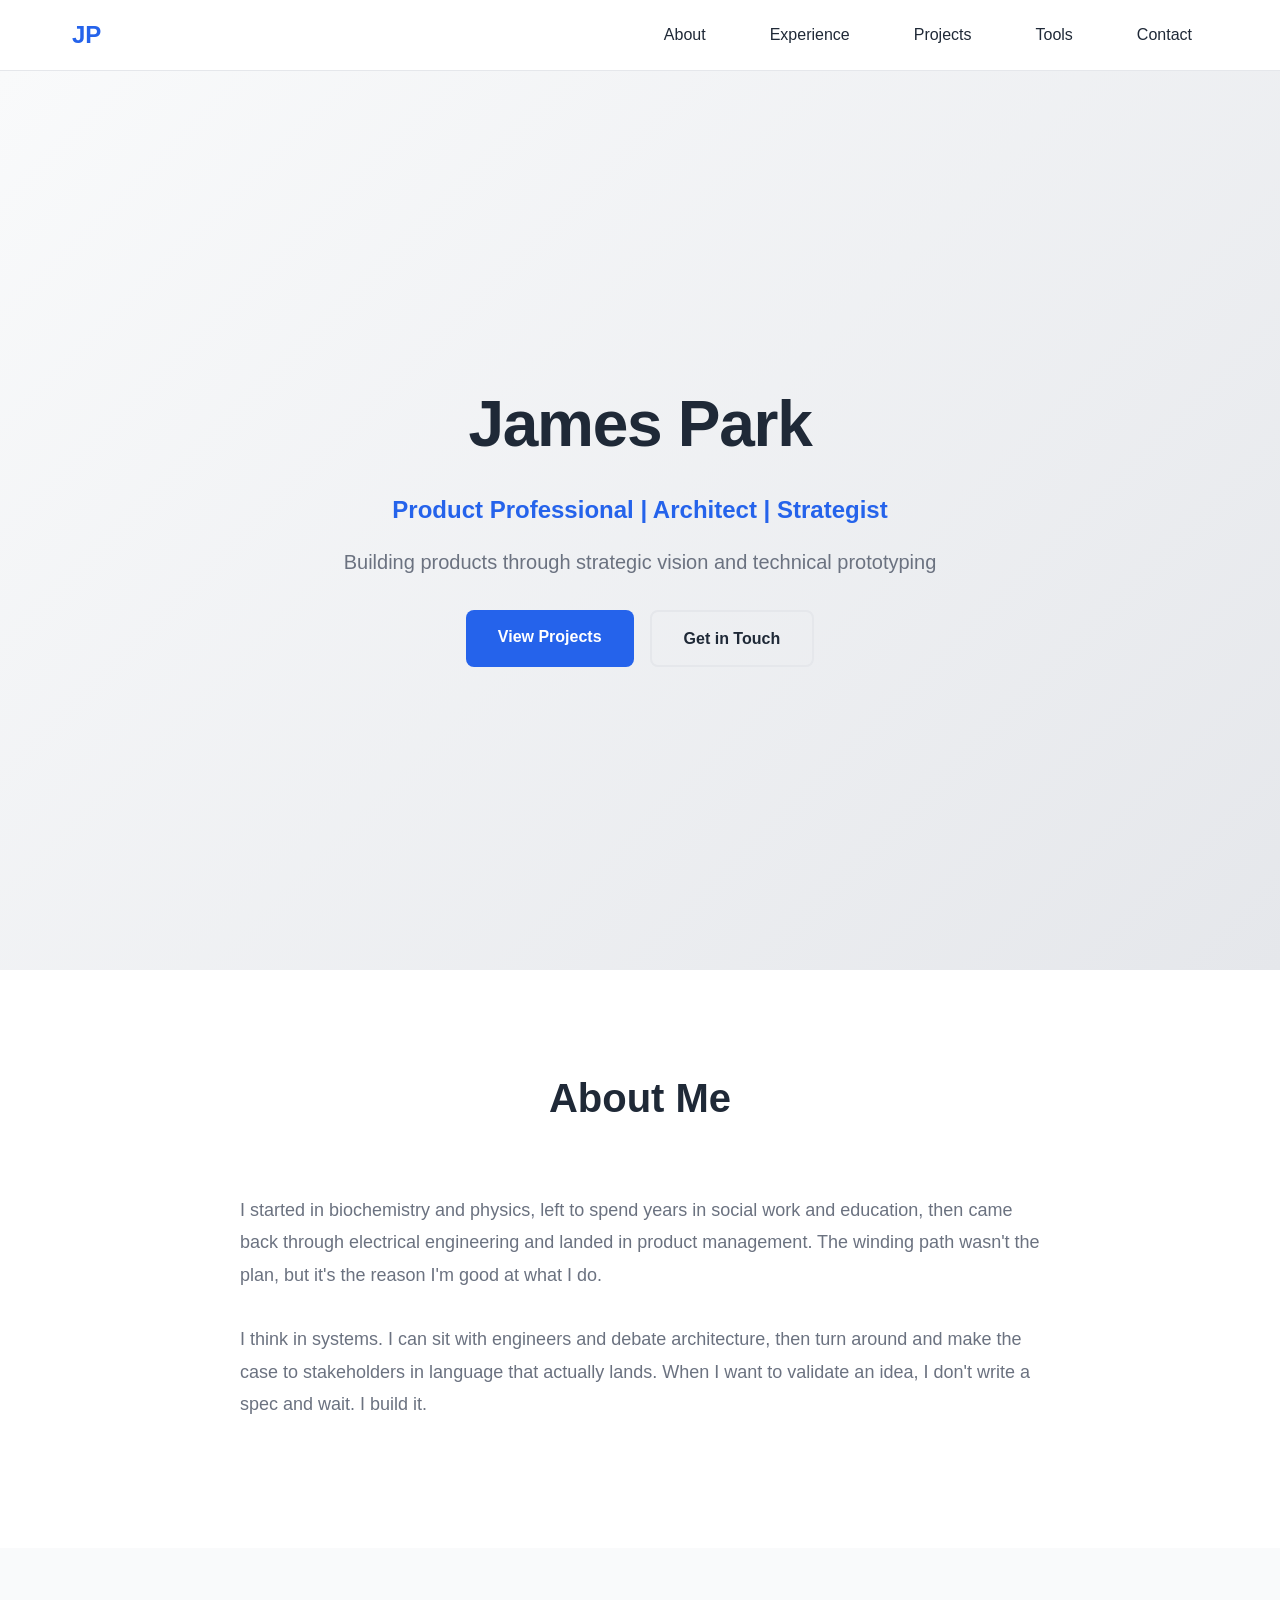
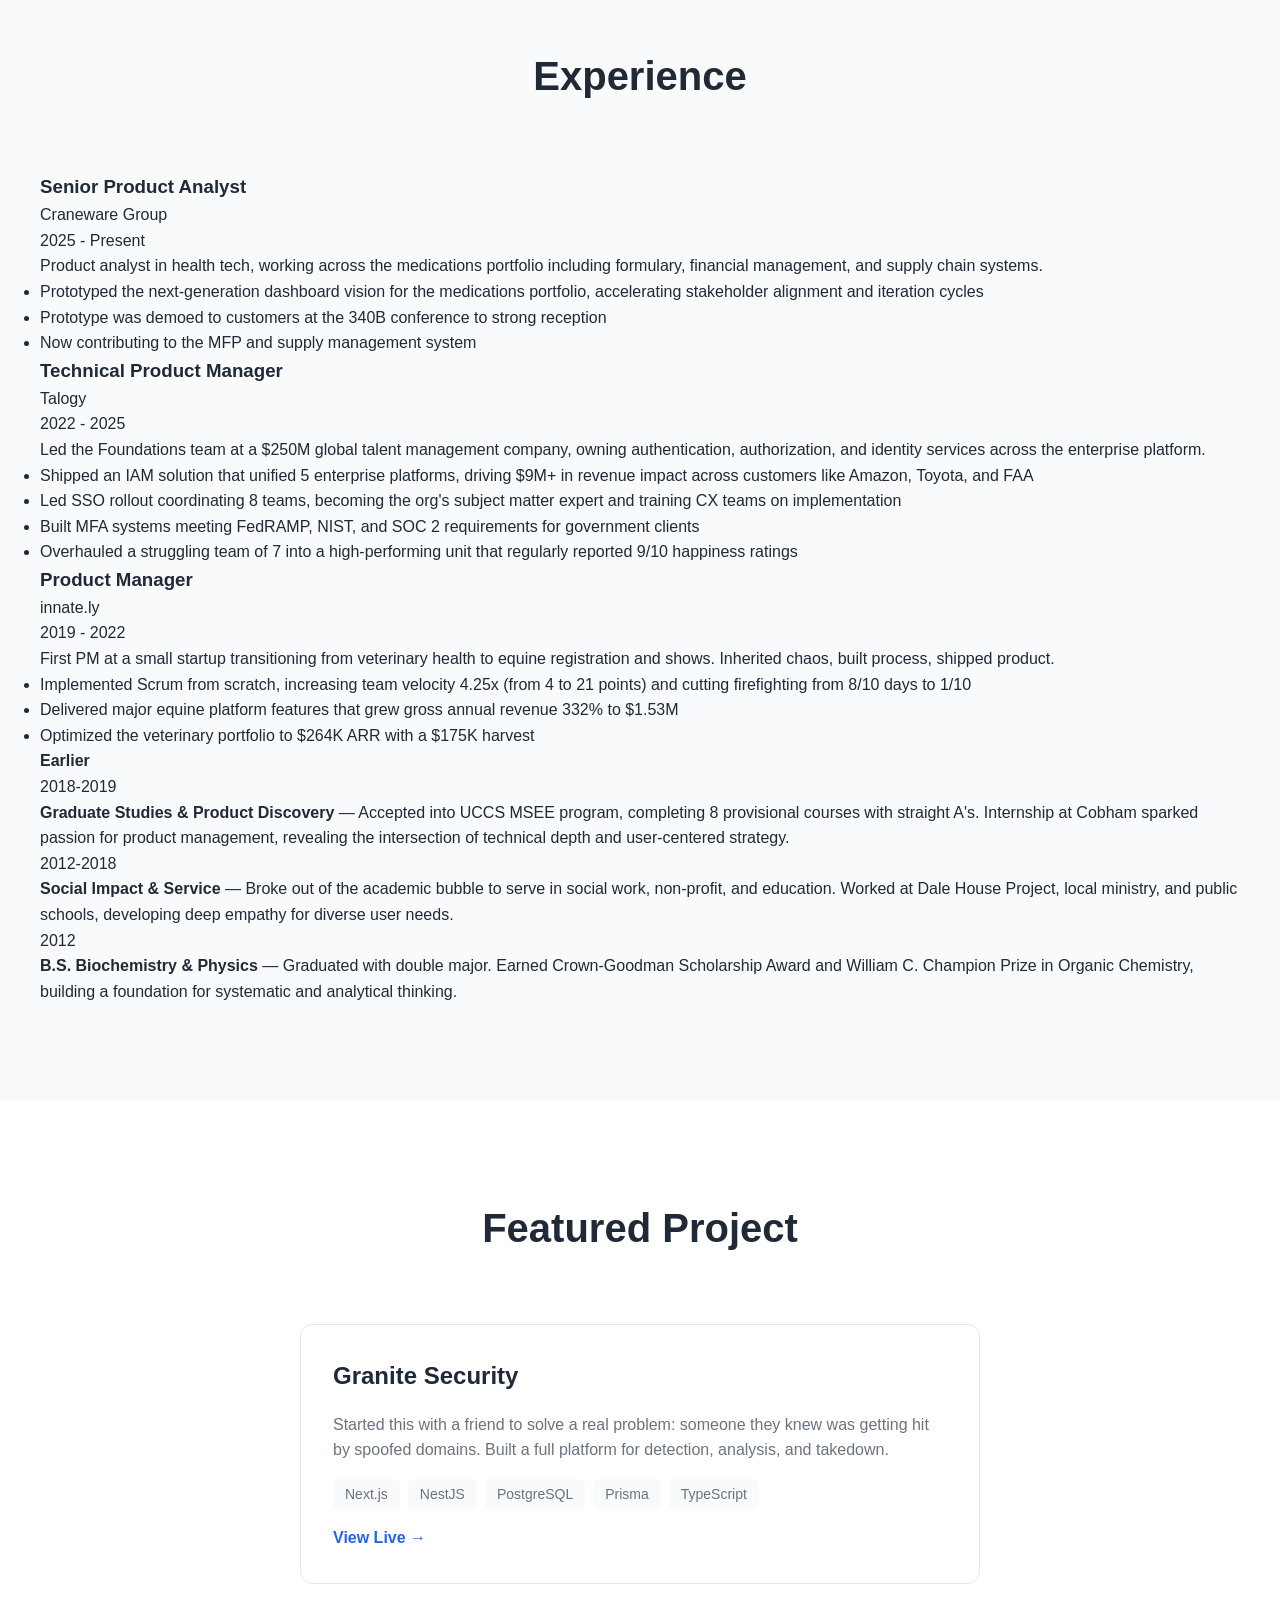
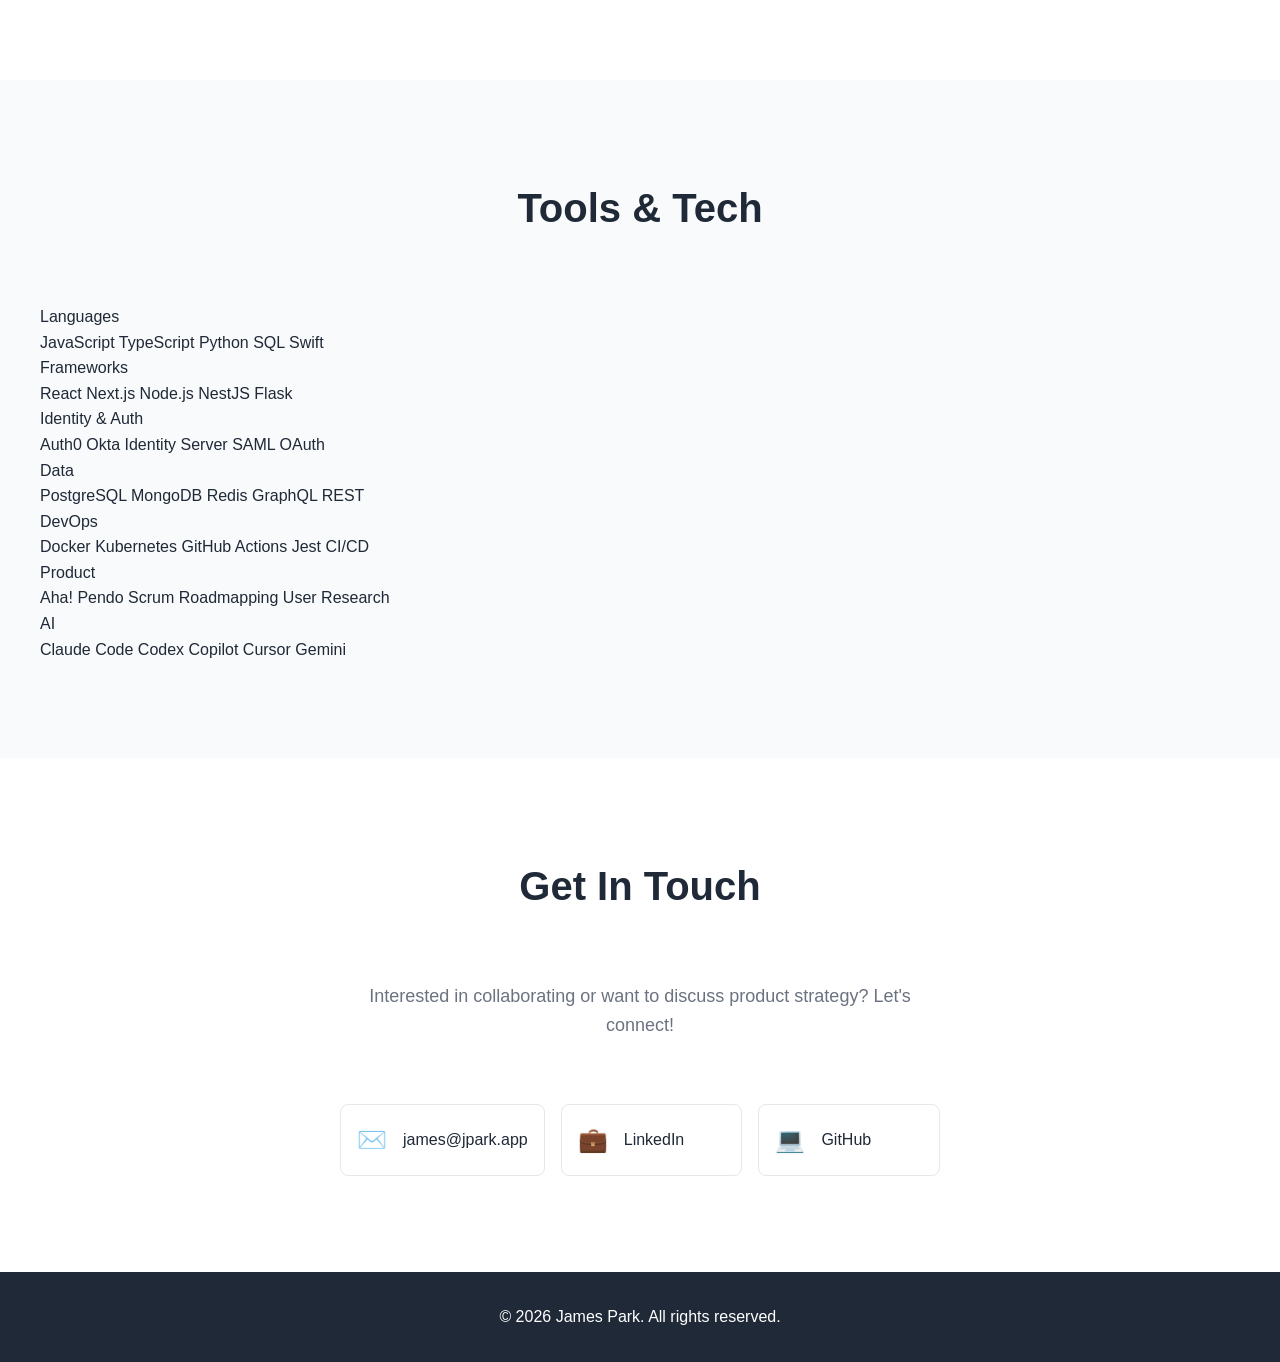
==== classic.html @ 747ad932 "feat: simplify featured projects section" ====
<!DOCTYPE html>
<html lang="en">
<head>
    <meta charset="UTF-8">
    <meta name="viewport" content="width=device-width, initial-scale=1.0">
    <meta name="description" content="James Park - Product Professional specializing in architecture, strategy, and code prototyping">
    <title>James Park | Product Professional</title>
    <link rel="stylesheet" href="classic.css">
</head>
<body>
    <!-- Navigation -->
    <nav class="navbar">
        <div class="nav-container">
            <a href="#" class="logo">JP</a>
            <ul class="nav-menu">
                <li><a href="#about" class="nav-link">About</a></li>
                <li><a href="#experience" class="nav-link">Experience</a></li>
                <li><a href="#projects" class="nav-link">Projects</a></li>
                <li><a href="#tools" class="nav-link">Tools</a></li>
                <li><a href="#contact" class="nav-link">Contact</a></li>
            </ul>
        </div>
    </nav>

    <!-- Hero Section -->
    <section class="hero">
        <div class="hero-content">
            <h1 class="fade-in">James Park</h1>
            <p class="subtitle fade-in">Product Professional | Architect | Strategist</p>
            <p class="description fade-in">Building products through strategic vision and technical prototyping</p>
            <div class="cta-buttons fade-in">
                <a href="#projects" class="btn btn-primary">View Projects</a>
                <a href="#contact" class="btn btn-secondary">Get in Touch</a>
            </div>
        </div>
    </section>

    <!-- About Section -->
    <section id="about" class="section about">
        <div class="container">
            <h2 class="section-title">About Me</h2>
            <div class="about-content">
                <div class="about-text">
                    <p>I started in biochemistry and physics, left to spend years in social work and education, then came back through electrical engineering and landed in product management. The winding path wasn't the plan, but it's the reason I'm good at what I do.</p>
                    <p>I think in systems. I can sit with engineers and debate architecture, then turn around and make the case to stakeholders in language that actually lands. When I want to validate an idea, I don't write a spec and wait. I build it.</p>
                </div>
            </div>
        </div>
    </section>

    <!-- Experience Section -->
    <section id="experience" class="section experience">
        <div class="container">
            <h2 class="section-title">Experience</h2>
            <div class="experience-container">

                <div class="experience-entry">
                    <div class="experience-header">
                        <div>
                            <h3>Senior Product Analyst</h3>
                            <span class="experience-company">Craneware Group</span>
                        </div>
                        <span class="experience-date">2025 - Present</span>
                    </div>
                    <p class="experience-summary">Product analyst in health tech, working across the medications portfolio including formulary, financial management, and supply chain systems.</p>
                    <ul class="experience-accomplishments">
                        <li>Prototyped the next-generation dashboard vision for the medications portfolio, accelerating stakeholder alignment and iteration cycles</li>
                        <li>Prototype was demoed to customers at the 340B conference to strong reception</li>
                        <li>Now contributing to the MFP and supply management system</li>
                    </ul>
                </div>

                <div class="experience-entry">
                    <div class="experience-header">
                        <div>
                            <h3>Technical Product Manager</h3>
                            <span class="experience-company">Talogy</span>
                        </div>
                        <span class="experience-date">2022 - 2025</span>
                    </div>
                    <p class="experience-summary">Led the Foundations team at a $250M global talent management company, owning authentication, authorization, and identity services across the enterprise platform.</p>
                    <ul class="experience-accomplishments">
                        <li>Shipped an IAM solution that unified 5 enterprise platforms, driving $9M+ in revenue impact across customers like Amazon, Toyota, and FAA</li>
                        <li>Led SSO rollout coordinating 8 teams, becoming the org's subject matter expert and training CX teams on implementation</li>
                        <li>Built MFA systems meeting FedRAMP, NIST, and SOC 2 requirements for government clients</li>
                        <li>Overhauled a struggling team of 7 into a high-performing unit that regularly reported 9/10 happiness ratings</li>
                    </ul>
                </div>

                <div class="experience-entry">
                    <div class="experience-header">
                        <div>
                            <h3>Product Manager</h3>
                            <span class="experience-company">innate.ly</span>
                        </div>
                        <span class="experience-date">2019 - 2022</span>
                    </div>
                    <p class="experience-summary">First PM at a small startup transitioning from veterinary health to equine registration and shows. Inherited chaos, built process, shipped product.</p>
                    <ul class="experience-accomplishments">
                        <li>Implemented Scrum from scratch, increasing team velocity 4.25x (from 4 to 21 points) and cutting firefighting from 8/10 days to 1/10</li>
                        <li>Delivered major equine platform features that grew gross annual revenue 332% to $1.53M</li>
                        <li>Optimized the veterinary portfolio to $264K ARR with a $175K harvest</li>
                    </ul>
                </div>

                <div class="experience-earlier">
                    <h4>Earlier</h4>
                    <div class="experience-earlier-items">
                        <div class="experience-earlier-item">
                            <span class="experience-date">2018-2019</span>
                            <p><strong>Graduate Studies & Product Discovery</strong> — Accepted into UCCS MSEE program, completing 8 provisional courses with straight A's. Internship at Cobham sparked passion for product management, revealing the intersection of technical depth and user-centered strategy.</p>
                        </div>
                        <div class="experience-earlier-item">
                            <span class="experience-date">2012-2018</span>
                            <p><strong>Social Impact & Service</strong> — Broke out of the academic bubble to serve in social work, non-profit, and education. Worked at Dale House Project, local ministry, and public schools, developing deep empathy for diverse user needs.</p>
                        </div>
                        <div class="experience-earlier-item">
                            <span class="experience-date">2012</span>
                            <p><strong>B.S. Biochemistry & Physics</strong> — Graduated with double major. Earned Crown-Goodman Scholarship Award and William C. Champion Prize in Organic Chemistry, building a foundation for systematic and analytical thinking.</p>
                        </div>
                    </div>
                </div>

            </div>
        </div>
    </section>

    <!-- Projects Section -->
    <section id="projects" class="section projects">
        <div class="container">
            <h2 class="section-title">Featured Project</h2>
            <div class="projects-grid projects-grid-single">
                <div class="project-card">
                    <div class="project-header">
                        <h3>Granite Security</h3>
                    </div>
                    <p class="project-description">Started this with a friend to solve a real problem: someone they knew was getting hit by spoofed domains. Built a full platform for detection, analysis, and takedown.</p>
                    <div class="project-tech">
                        <span class="tech-tag">Next.js</span>
                        <span class="tech-tag">NestJS</span>
                        <span class="tech-tag">PostgreSQL</span>
                        <span class="tech-tag">Prisma</span>
                        <span class="tech-tag">TypeScript</span>
                    </div>
                    <a href="https://www.granitesecurity.app" target="_blank" class="project-link">View Live →</a>
                </div>

            </div>
        </div>
    </section>

    <!-- Tools & Tech Section -->
    <section id="tools" class="section tools">
        <div class="container">
            <h2 class="section-title">Tools & Tech</h2>
            <div class="tools-strip">
                <div class="tools-group">
                    <span class="tools-label">Languages</span>
                    <div class="tools-tags">
                        <span class="tool-tag">JavaScript</span>
                        <span class="tool-tag">TypeScript</span>
                        <span class="tool-tag">Python</span>
                        <span class="tool-tag">SQL</span>
                        <span class="tool-tag">Swift</span>
                    </div>
                </div>
                <div class="tools-group">
                    <span class="tools-label">Frameworks</span>
                    <div class="tools-tags">
                        <span class="tool-tag">React</span>
                        <span class="tool-tag">Next.js</span>
                        <span class="tool-tag">Node.js</span>
                        <span class="tool-tag">NestJS</span>
                        <span class="tool-tag">Flask</span>
                    </div>
                </div>
                <div class="tools-group">
                    <span class="tools-label">Identity & Auth</span>
                    <div class="tools-tags">
                        <span class="tool-tag">Auth0</span>
                        <span class="tool-tag">Okta</span>
                        <span class="tool-tag">Identity Server</span>
                        <span class="tool-tag">SAML</span>
                        <span class="tool-tag">OAuth</span>
                    </div>
                </div>
                <div class="tools-group">
                    <span class="tools-label">Data</span>
                    <div class="tools-tags">
                        <span class="tool-tag">PostgreSQL</span>
                        <span class="tool-tag">MongoDB</span>
                        <span class="tool-tag">Redis</span>
                        <span class="tool-tag">GraphQL</span>
                        <span class="tool-tag">REST</span>
                    </div>
                </div>
                <div class="tools-group">
                    <span class="tools-label">DevOps</span>
                    <div class="tools-tags">
                        <span class="tool-tag">Docker</span>
                        <span class="tool-tag">Kubernetes</span>
                        <span class="tool-tag">GitHub Actions</span>
                        <span class="tool-tag">Jest</span>
                        <span class="tool-tag">CI/CD</span>
                    </div>
                </div>
                <div class="tools-group">
                    <span class="tools-label">Product</span>
                    <div class="tools-tags">
                        <span class="tool-tag">Aha!</span>
                        <span class="tool-tag">Pendo</span>
                        <span class="tool-tag">Scrum</span>
                        <span class="tool-tag">Roadmapping</span>
                        <span class="tool-tag">User Research</span>
                    </div>
                </div>
                <div class="tools-group">
                    <span class="tools-label">AI</span>
                    <div class="tools-tags">
                        <span class="tool-tag">Claude Code</span>
                        <span class="tool-tag">Codex</span>
                        <span class="tool-tag">Copilot</span>
                        <span class="tool-tag">Cursor</span>
                        <span class="tool-tag">Gemini</span>
                    </div>
                </div>
            </div>
        </div>
    </section>

    <!-- Contact Section -->
    <section id="contact" class="section contact">
        <div class="container">
            <h2 class="section-title">Get In Touch</h2>
            <p class="contact-intro">Interested in collaborating or want to discuss product strategy? Let's connect!</p>

            <div class="contact-content">
                <div class="contact-links">
                    <a href="mailto:james@jpark.app" class="contact-item">
                        <span class="contact-icon">✉️</span>
                        <span>james@jpark.app</span>
                    </a>
                    <a href="https://www.linkedin.com/in/pm-j-park/" class="contact-item" target="_blank">
                        <span class="contact-icon">💼</span>
                        <span>LinkedIn</span>
                    </a>
                    <a href="https://github.com/MonPip" class="contact-item" target="_blank">
                        <span class="contact-icon">💻</span>
                        <span>GitHub</span>
                    </a>
                </div>
            </div>
        </div>
    </section>

    <!-- Footer -->
    <footer class="footer">
        <div class="container">
            <p>&copy; 2026 James Park. All rights reserved.</p>
        </div>
    </footer>

    <script src="classic-script.js"></script>
</body>
</html>
---- classic.css ----
/* ============================================
   CSS Reset & Base Styles
   ============================================ */
* {
    margin: 0;
    padding: 0;
    box-sizing: border-box;
}

:root {
    /* Color Palette - Modern & Minimal */
    --primary-color: #2563eb;
    --primary-dark: #1e40af;
    --text-primary: #1f2937;
    --text-secondary: #6b7280;
    --bg-primary: #ffffff;
    --bg-secondary: #f9fafb;
    --bg-tertiary: #f3f4f6;
    --border-color: #e5e7eb;
    --accent-color: #3b82f6;

    /* Spacing */
    --spacing-xs: 0.5rem;
    --spacing-sm: 1rem;
    --spacing-md: 2rem;
    --spacing-lg: 4rem;
    --spacing-xl: 6rem;

    /* Typography */
    --font-primary: -apple-system, BlinkMacSystemFont, 'Segoe UI', 'Roboto', 'Oxygen', 'Ubuntu', 'Cantarell', sans-serif;
    --font-size-base: 16px;

    /* Layout */
    --max-width: 1200px;
    --navbar-height: 70px;

    /* Transitions */
    --transition-base: all 0.3s ease;
}

html {
    scroll-behavior: smooth;
    font-size: var(--font-size-base);
}

body {
    font-family: var(--font-primary);
    color: var(--text-primary);
    background-color: var(--bg-primary);
    line-height: 1.6;
    overflow-x: hidden;
}

/* ============================================
   Navigation
   ============================================ */
.navbar {
    position: fixed;
    top: 0;
    width: 100%;
    background-color: rgba(255, 255, 255, 0.95);
    backdrop-filter: blur(10px);
    border-bottom: 1px solid var(--border-color);
    z-index: 1000;
    transition: var(--transition-base);
}

.nav-container {
    max-width: var(--max-width);
    margin: 0 auto;
    padding: 0 var(--spacing-md);
    height: var(--navbar-height);
    display: flex;
    justify-content: space-between;
    align-items: center;
}

.logo {
    font-size: 1.5rem;
    font-weight: 700;
    color: var(--primary-color);
    text-decoration: none;
    transition: var(--transition-base);
}

.logo:hover {
    color: var(--primary-dark);
}

.nav-menu {
    display: flex;
    list-style: none;
    gap: var(--spacing-md);
}

.nav-link {
    color: var(--text-primary);
    text-decoration: none;
    font-weight: 500;
    padding: 0.5rem 1rem;
    border-radius: 6px;
    transition: var(--transition-base);
}

.nav-link:hover {
    background-color: var(--bg-tertiary);
    color: var(--primary-color);
}

/* ============================================
   Hero Section
   ============================================ */
.hero {
    min-height: 100vh;
    display: flex;
    align-items: center;
    justify-content: center;
    background: linear-gradient(135deg, #f9fafb 0%, #e5e7eb 100%);
    padding: var(--spacing-xl) var(--spacing-md);
    margin-top: var(--navbar-height);
}

.hero-content {
    max-width: 800px;
    text-align: center;
}

.hero h1 {
    font-size: 4rem;
    font-weight: 700;
    color: var(--text-primary);
    margin-bottom: var(--spacing-sm);
    letter-spacing: -0.02em;
}

.subtitle {
    font-size: 1.5rem;
    color: var(--primary-color);
    font-weight: 600;
    margin-bottom: var(--spacing-sm);
}

.description {
    font-size: 1.25rem;
    color: var(--text-secondary);
    margin-bottom: var(--spacing-md);
    max-width: 600px;
    margin-left: auto;
    margin-right: auto;
}

.cta-buttons {
    display: flex;
    gap: var(--spacing-sm);
    justify-content: center;
    margin-top: var(--spacing-md);
}

.btn {
    padding: 0.875rem 2rem;
    border-radius: 8px;
    text-decoration: none;
    font-weight: 600;
    transition: var(--transition-base);
    font-size: 1rem;
    display: inline-block;
}

.btn-primary {
    background-color: var(--primary-color);
    color: white;
}

.btn-primary:hover {
    background-color: var(--primary-dark);
    transform: translateY(-2px);
    box-shadow: 0 10px 25px rgba(37, 99, 235, 0.3);
}

.btn-secondary {
    background-color: transparent;
    color: var(--text-primary);
    border: 2px solid var(--border-color);
}

.btn-secondary:hover {
    border-color: var(--primary-color);
    color: var(--primary-color);
    transform: translateY(-2px);
}

/* ============================================
   Shared Section Styles
   ============================================ */
.section {
    padding: var(--spacing-xl) var(--spacing-md);
}

.section:nth-child(even) {
    background-color: var(--bg-secondary);
}

.section.timeline {
    background-color: var(--bg-secondary);
}

.container {
    max-width: var(--max-width);
    margin: 0 auto;
}

.section-title {
    font-size: 2.5rem;
    font-weight: 700;
    text-align: center;
    margin-bottom: var(--spacing-lg);
    color: var(--text-primary);
}

/* ============================================
   About Section
   ============================================ */
.about-content {
    max-width: 800px;
    margin: 0 auto;
}

.about-text p {
    font-size: 1.125rem;
    color: var(--text-secondary);
    margin-bottom: var(--spacing-md);
    line-height: 1.8;
}

/* ============================================
   Projects Section
   ============================================ */
.projects-grid {
    display: grid;
    grid-template-columns: repeat(auto-fit, minmax(320px, 1fr));
    gap: var(--spacing-md);
}

/* Keep a single featured project readable instead of letting it fill the wide grid. */
.projects-grid-single {
    grid-template-columns: minmax(0, 680px);
    justify-content: center;
}

.project-card {
    background-color: var(--bg-primary);
    border: 1px solid var(--border-color);
    border-radius: 12px;
    padding: var(--spacing-md);
    transition: var(--transition-base);
}

.project-card:hover {
    transform: translateY(-5px);
    box-shadow: 0 20px 40px rgba(0, 0, 0, 0.1);
    border-color: var(--primary-color);
}

.project-header {
    display: flex;
    justify-content: space-between;
    align-items: start;
    margin-bottom: var(--spacing-sm);
}

.project-header h3 {
    font-size: 1.5rem;
    color: var(--text-primary);
    font-weight: 600;
}

.project-tag {
    background-color: var(--bg-tertiary);
    color: var(--primary-color);
    padding: 0.25rem 0.75rem;
    border-radius: 20px;
    font-size: 0.875rem;
    font-weight: 500;
}

.project-description {
    color: var(--text-secondary);
    margin-bottom: var(--spacing-sm);
    line-height: 1.6;
}

.project-tech {
    display: flex;
    flex-wrap: wrap;
    gap: var(--spacing-xs);
    margin-bottom: var(--spacing-sm);
}

.tech-tag {
    background-color: var(--bg-secondary);
    color: var(--text-secondary);
    padding: 0.25rem 0.75rem;
    border-radius: 6px;
    font-size: 0.875rem;
}

.project-link {
    color: var(--primary-color);
    text-decoration: none;
    font-weight: 600;
    transition: var(--transition-base);
}

.project-link:hover {
    color: var(--primary-dark);
}

/* ============================================
   Skills Section
   ============================================ */
.skills-grid {
    display: grid;
    grid-template-columns: repeat(auto-fit, minmax(250px, 1fr));
    gap: var(--spacing-md);
}

.skill-category {
    background-color: var(--bg-primary);
    border: 1px solid var(--border-color);
    border-radius: 12px;
    padding: var(--spacing-md);
}

.skill-category h3 {
    font-size: 1.25rem;
    color: var(--text-primary);
    margin-bottom: var(--spacing-sm);
    font-weight: 600;
}

.skill-category ul {
    list-style: none;
}

.skill-category li {
    color: var(--text-secondary);
    padding: 0.5rem 0;
    padding-left: 1.5rem;
    position: relative;
}

.skill-category li:before {
    content: "→";
    position: absolute;
    left: 0;
    color: var(--primary-color);
}

/* ============================================
   Timeline Section
   ============================================ */
.timeline-container {
    position: relative;
    max-width: 800px;
    margin: 0 auto;
    padding: var(--spacing-md) 0;
}

.timeline-container::before {
    content: "";
    position: absolute;
    left: 50%;
    transform: translateX(-50%);
    width: 2px;
    height: 100%;
    background-color: var(--border-color);
    z-index: 0;
}

.timeline-item {
    position: relative;
    display: flex;
    align-items: center;
    margin-bottom: var(--spacing-lg);
    gap: var(--spacing-md);
}

.timeline-item:last-child {
    margin-bottom: 0;
}

.timeline-marker {
    position: relative;
    width: 16px;
    height: 16px;
    background-color: var(--primary-color);
    border: 4px solid var(--bg-secondary);
    border-radius: 50%;
    flex-shrink: 0;
    z-index: 1;
    box-shadow: 0 0 0 2px var(--primary-color);
}

.timeline-content {
    flex: 1;
    background-color: var(--bg-primary);
    border: 1px solid var(--border-color);
    border-radius: 12px;
    padding: var(--spacing-md);
    transition: var(--transition-base);
}

.timeline-content:hover {
    transform: translateY(-2px);
    box-shadow: 0 10px 25px rgba(0, 0, 0, 0.08);
    border-color: var(--primary-color);
}

.timeline-year {
    display: inline-block;
    font-size: 0.875rem;
    color: var(--primary-color);
    font-weight: 600;
    background-color: var(--bg-tertiary);
    padding: 0.25rem 0.75rem;
    border-radius: 20px;
    margin-bottom: var(--spacing-xs);
}

.timeline-content h3 {
    font-size: 1.25rem;
    color: var(--text-primary);
    margin: var(--spacing-xs) 0;
    font-weight: 600;
}

.timeline-content p {
    color: var(--text-secondary);
    line-height: 1.6;
    margin: 0;
}

/* ============================================
   Contact Section
   ============================================ */
.contact-intro {
    text-align: center;
    font-size: 1.125rem;
    color: var(--text-secondary);
    margin-bottom: var(--spacing-lg);
    max-width: 600px;
    margin-left: auto;
    margin-right: auto;
}

.contact-content {
    max-width: 600px;
    margin: 0 auto;
}

.contact-links {
    display: flex;
    justify-content: center;
    flex-wrap: nowrap;
    gap: var(--spacing-sm);
    max-width: 900px;
    margin: 0 auto;
}

.contact-links .contact-item {
    flex: 0 1 250px;
}

.contact-item {
    display: flex;
    align-items: center;
    gap: var(--spacing-sm);
    padding: var(--spacing-sm);
    background-color: var(--bg-primary);
    border: 1px solid var(--border-color);
    border-radius: 8px;
    text-decoration: none;
    color: var(--text-primary);
    transition: var(--transition-base);
}

.contact-item:hover {
    border-color: var(--primary-color);
    transform: translateY(-2px);
    box-shadow: 0 10px 25px rgba(0, 0, 0, 0.05);
}

.contact-icon {
    font-size: 1.5rem;
}

/* ============================================
   Footer
   ============================================ */
.footer {
    background-color: var(--text-primary);
    color: white;
    text-align: center;
    padding: var(--spacing-md);
}

/* ============================================
   Animations
   ============================================ */
.fade-in {
    animation: fadeIn 1s ease-in;
}

@keyframes fadeIn {
    from {
        opacity: 0;
        transform: translateY(20px);
    }
    to {
        opacity: 1;
        transform: translateY(0);
    }
}

.fade-in:nth-child(1) { animation-delay: 0.1s; }
.fade-in:nth-child(2) { animation-delay: 0.2s; }
.fade-in:nth-child(3) { animation-delay: 0.3s; }
.fade-in:nth-child(4) { animation-delay: 0.4s; }

/* ============================================
   Responsive Design
   ============================================ */
@media (max-width: 768px) {
    .hero h1 {
        font-size: 2.5rem;
    }

    .subtitle {
        font-size: 1.25rem;
    }

    .description {
        font-size: 1rem;
    }

    .nav-menu {
        gap: var(--spacing-sm);
    }

    .nav-link {
        padding: 0.5rem;
        font-size: 0.9rem;
    }

    .cta-buttons {
        flex-direction: column;
        align-items: center;
    }

    .btn {
        width: 100%;
        max-width: 300px;
    }

    .section {
        padding: var(--spacing-lg) var(--spacing-sm);
    }

    .section-title {
        font-size: 2rem;
    }

    .projects-grid {
        grid-template-columns: 1fr;
    }

    .skills-grid {
        grid-template-columns: 1fr;
    }

    .timeline-container::before {
        left: 8px;
    }

    .timeline-item {
        flex-direction: row;
        gap: var(--spacing-sm);
    }

    .timeline-marker {
        width: 12px;
        height: 12px;
    }
}

@media (max-width: 480px) {
    .hero h1 {
        font-size: 2rem;
    }

    .nav-container {
        padding: 0 var(--spacing-sm);
    }

    .logo {
        font-size: 1.25rem;
    }
}
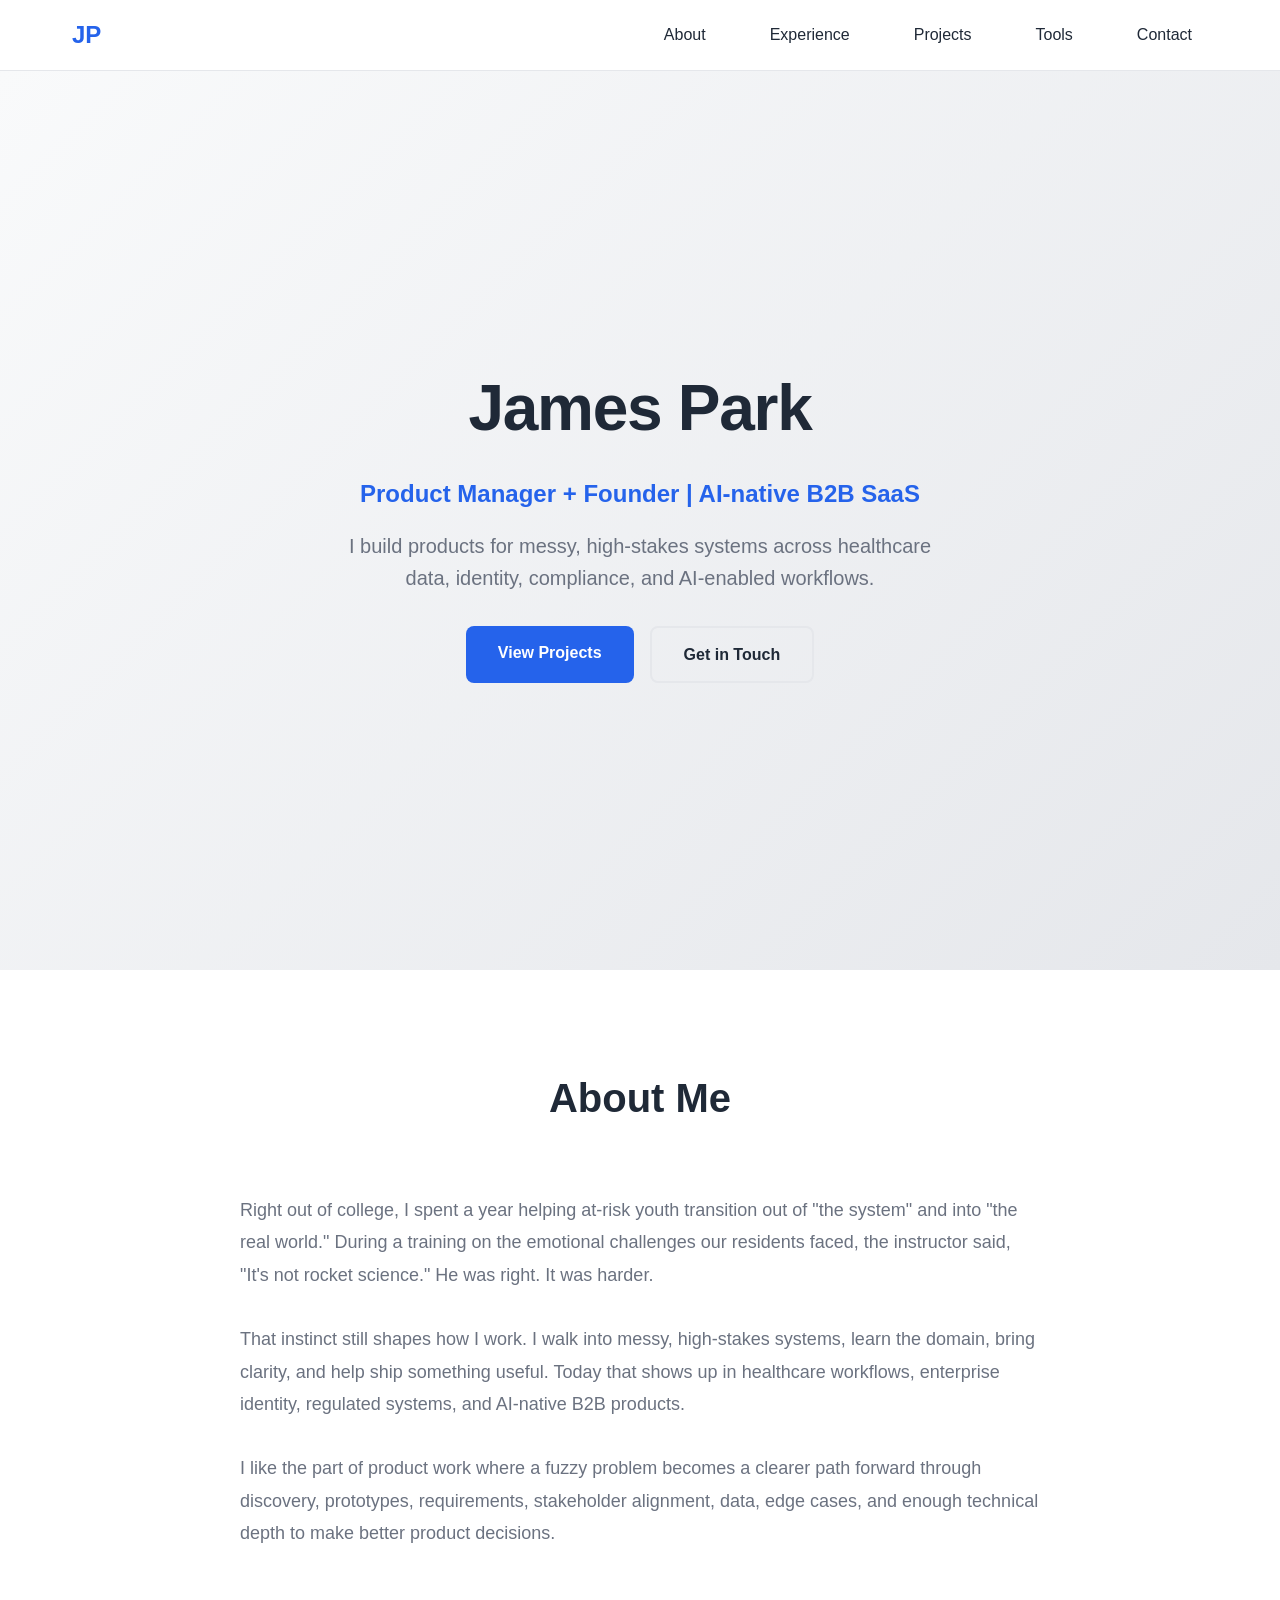
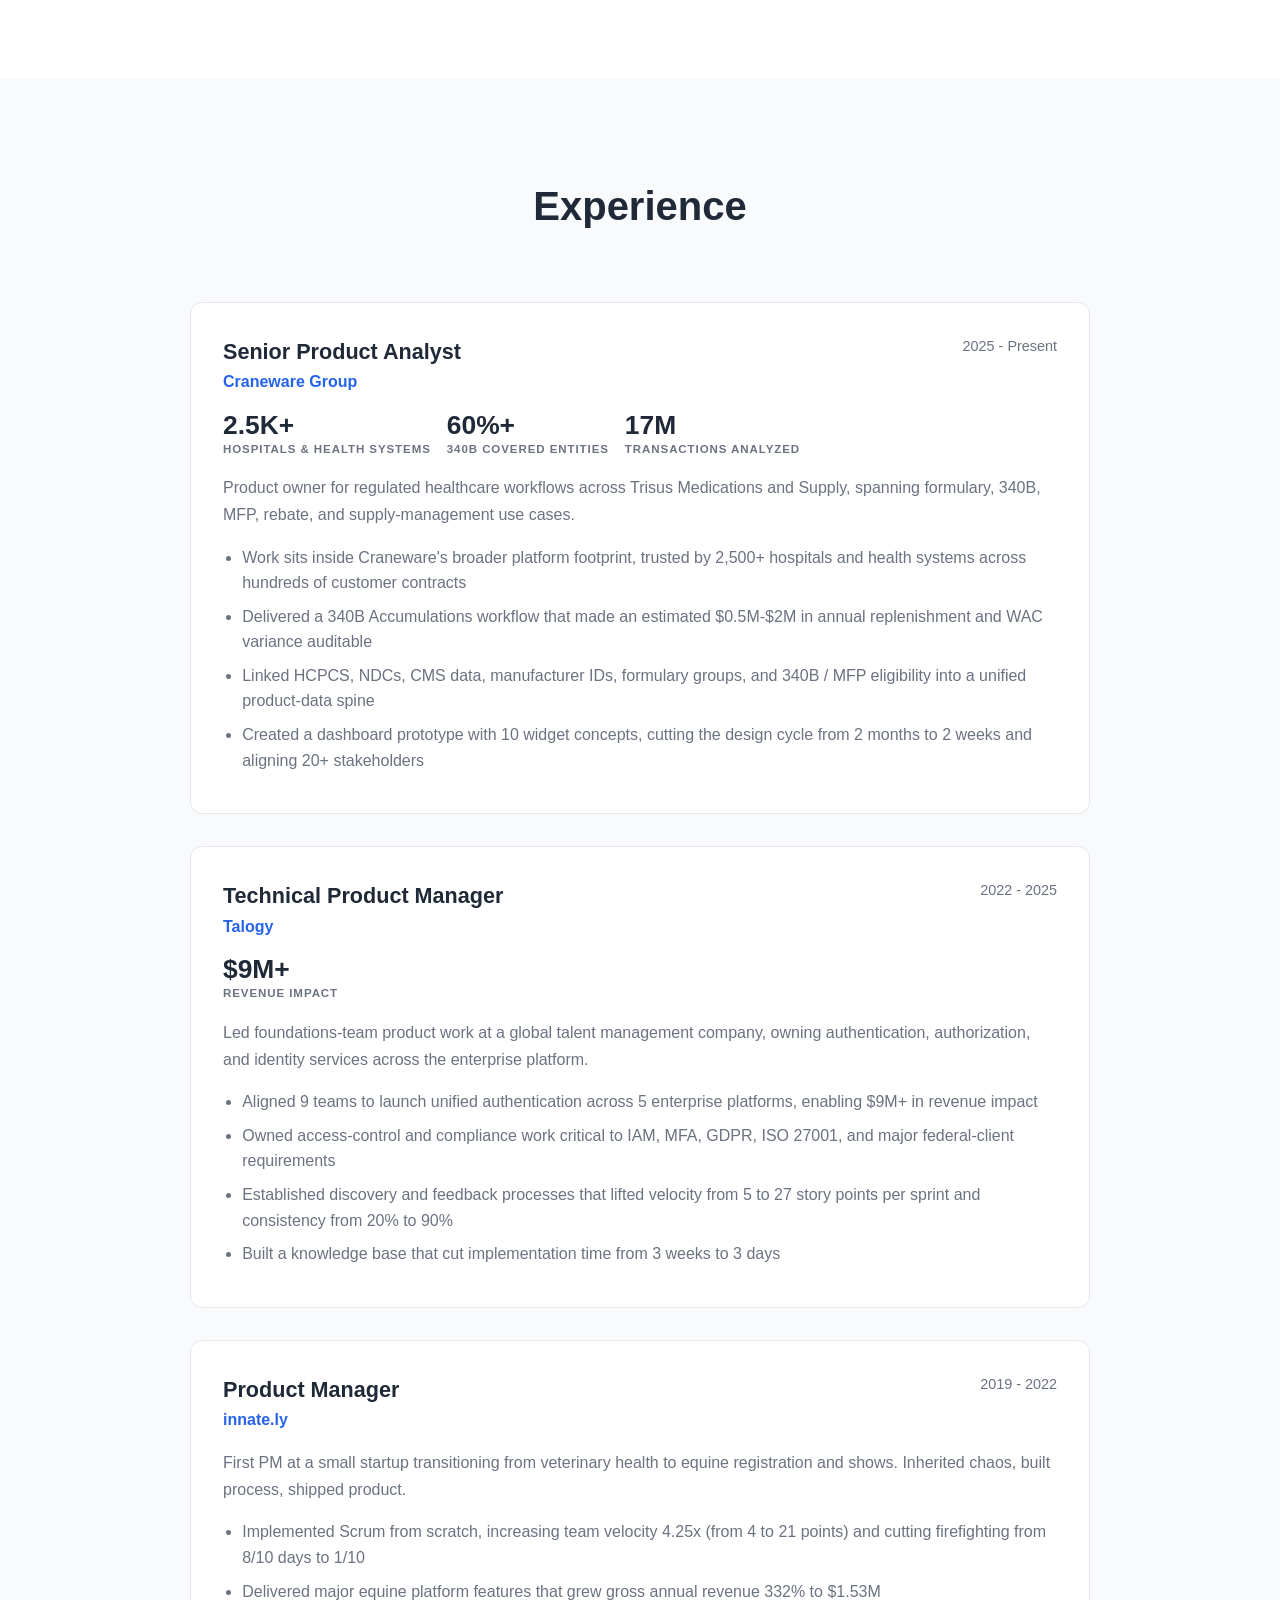
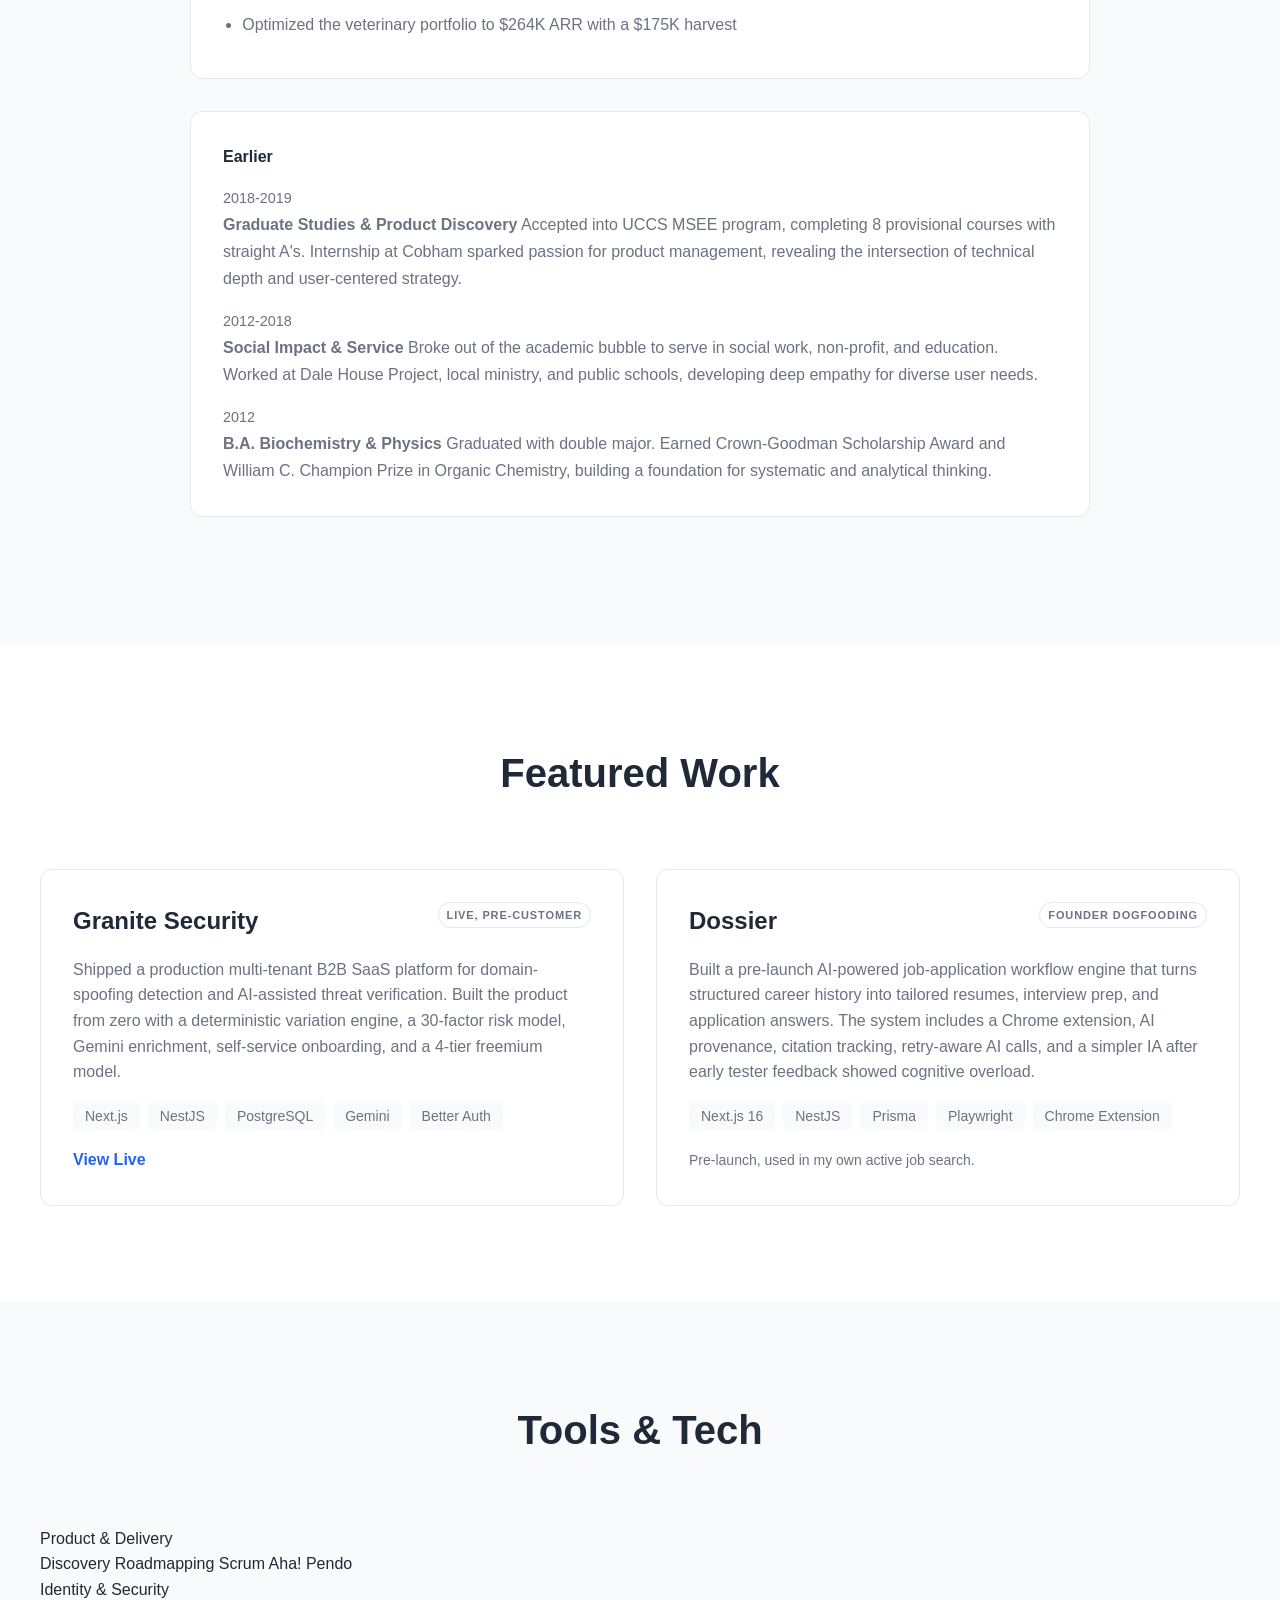
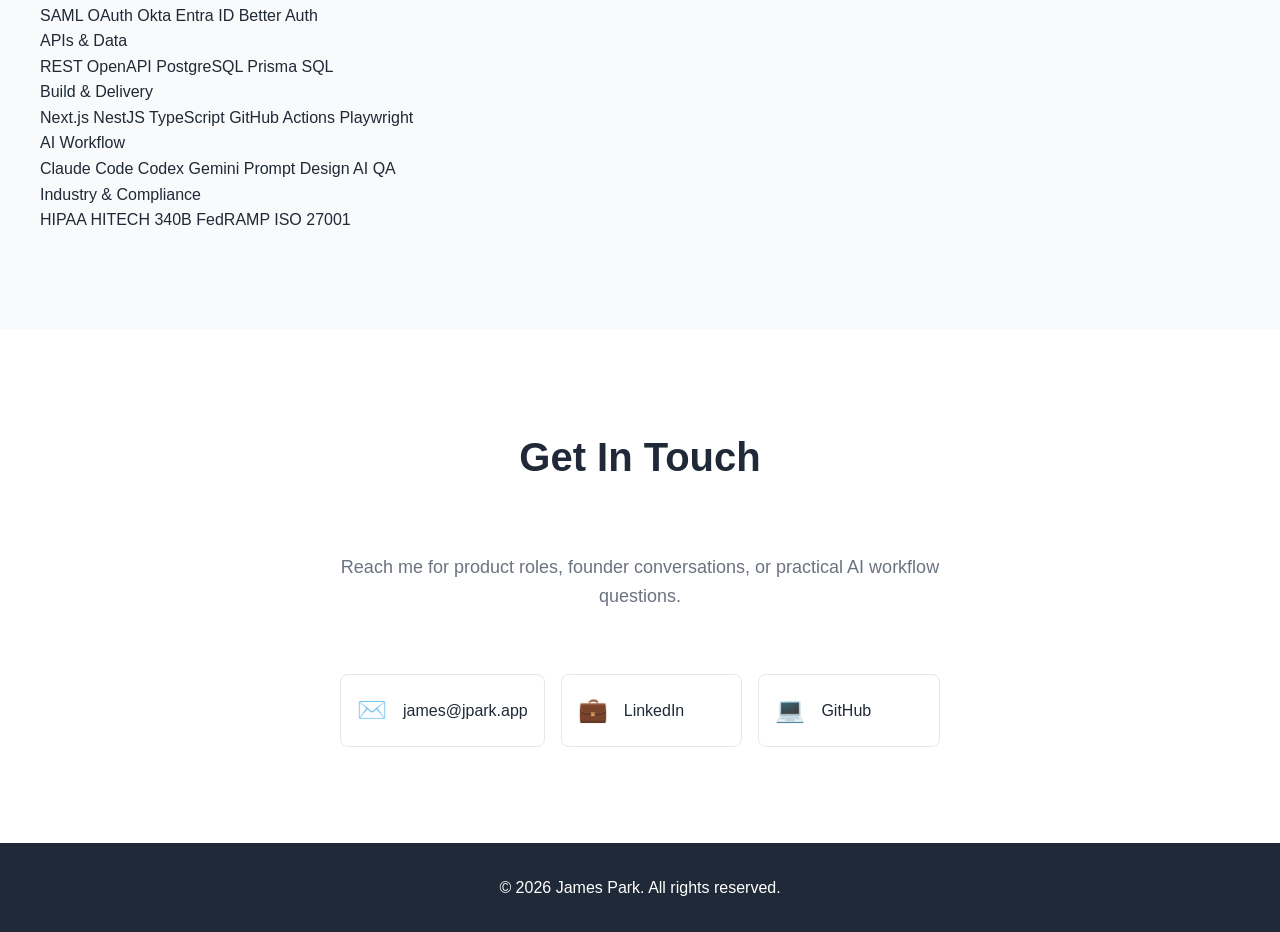
==== commit e648bfb6: "feat: refresh portfolio positioning and featured work" ====
--- a/classic.html
+++ b/classic.html
@@ -3,8 +3,8 @@
 <head>
     <meta charset="UTF-8">
     <meta name="viewport" content="width=device-width, initial-scale=1.0">
-    <meta name="description" content="James Park - Product Professional specializing in architecture, strategy, and code prototyping">
-    <title>James Park | Product Professional</title>
+    <meta name="description" content="James Park - Product Manager and founder building AI-native B2B SaaS, healthcare data workflows, and regulated systems">
+    <title>James Park | Product Manager + Founder</title>
     <link rel="stylesheet" href="classic.css">
 </head>
 <body>
@@ -26,8 +26,8 @@
     <section class="hero">
         <div class="hero-content">
             <h1 class="fade-in">James Park</h1>
-            <p class="subtitle fade-in">Product Professional | Architect | Strategist</p>
-            <p class="description fade-in">Building products through strategic vision and technical prototyping</p>
+            <p class="subtitle fade-in">Product Manager + Founder | AI-native B2B SaaS</p>
+            <p class="description fade-in">I build products for messy, high-stakes systems across healthcare data, identity, compliance, and AI-enabled workflows.</p>
             <div class="cta-buttons fade-in">
                 <a href="#projects" class="btn btn-primary">View Projects</a>
                 <a href="#contact" class="btn btn-secondary">Get in Touch</a>
@@ -41,8 +41,9 @@
             <h2 class="section-title">About Me</h2>
             <div class="about-content">
                 <div class="about-text">
-                    <p>I started in biochemistry and physics, left to spend years in social work and education, then came back through electrical engineering and landed in product management. The winding path wasn't the plan, but it's the reason I'm good at what I do.</p>
-                    <p>I think in systems. I can sit with engineers and debate architecture, then turn around and make the case to stakeholders in language that actually lands. When I want to validate an idea, I don't write a spec and wait. I build it.</p>
+                    <p>Right out of college, I spent a year helping at-risk youth transition out of "the system" and into "the real world." During a training on the emotional challenges our residents faced, the instructor said, "It's not rocket science." He was right. It was harder.</p>
+                    <p>That instinct still shapes how I work. I walk into messy, high-stakes systems, learn the domain, bring clarity, and help ship something useful. Today that shows up in healthcare workflows, enterprise identity, regulated systems, and AI-native B2B products.</p>
+                    <p>I like the part of product work where a fuzzy problem becomes a clearer path forward through discovery, prototypes, requirements, stakeholder alignment, data, edge cases, and enough technical depth to make better product decisions.</p>
                 </div>
             </div>
         </div>
@@ -62,11 +63,26 @@
                         </div>
                         <span class="experience-date">2025 - Present</span>
                     </div>
-                    <p class="experience-summary">Product analyst in health tech, working across the medications portfolio including formulary, financial management, and supply chain systems.</p>
+                    <div class="stat-row">
+                        <div class="stat-callout">
+                            <span class="stat-number">2.5K+</span>
+                            <span class="stat-label">Hospitals & Health Systems</span>
+                        </div>
+                        <div class="stat-callout">
+                            <span class="stat-number">60%+</span>
+                            <span class="stat-label">340B Covered Entities</span>
+                        </div>
+                        <div class="stat-callout">
+                            <span class="stat-number">17M</span>
+                            <span class="stat-label">Transactions Analyzed</span>
+                        </div>
+                    </div>
+                    <p class="experience-summary">Product owner for regulated healthcare workflows across Trisus Medications and Supply, spanning formulary, 340B, MFP, rebate, and supply-management use cases.</p>
                     <ul class="experience-accomplishments">
-                        <li>Prototyped the next-generation dashboard vision for the medications portfolio, accelerating stakeholder alignment and iteration cycles</li>
-                        <li>Prototype was demoed to customers at the 340B conference to strong reception</li>
-                        <li>Now contributing to the MFP and supply management system</li>
+                        <li>Work sits inside Craneware's broader platform footprint, trusted by 2,500+ hospitals and health systems across hundreds of customer contracts</li>
+                        <li>Delivered a 340B Accumulations workflow that made an estimated $0.5M-$2M in annual replenishment and WAC variance auditable</li>
+                        <li>Linked HCPCS, NDCs, CMS data, manufacturer IDs, formulary groups, and 340B / MFP eligibility into a unified product-data spine</li>
+                        <li>Created a dashboard prototype with 10 widget concepts, cutting the design cycle from 2 months to 2 weeks and aligning 20+ stakeholders</li>
                     </ul>
                 </div>
 
@@ -78,12 +94,18 @@
                         </div>
                         <span class="experience-date">2022 - 2025</span>
                     </div>
-                    <p class="experience-summary">Led the Foundations team at a $250M global talent management company, owning authentication, authorization, and identity services across the enterprise platform.</p>
+                    <div class="stat-row">
+                        <div class="stat-callout">
+                            <span class="stat-number">$9M+</span>
+                            <span class="stat-label">Revenue Impact</span>
+                        </div>
+                    </div>
+                    <p class="experience-summary">Led foundations-team product work at a global talent management company, owning authentication, authorization, and identity services across the enterprise platform.</p>
                     <ul class="experience-accomplishments">
-                        <li>Shipped an IAM solution that unified 5 enterprise platforms, driving $9M+ in revenue impact across customers like Amazon, Toyota, and FAA</li>
-                        <li>Led SSO rollout coordinating 8 teams, becoming the org's subject matter expert and training CX teams on implementation</li>
-                        <li>Built MFA systems meeting FedRAMP, NIST, and SOC 2 requirements for government clients</li>
-                        <li>Overhauled a struggling team of 7 into a high-performing unit that regularly reported 9/10 happiness ratings</li>
+                        <li>Aligned 9 teams to launch unified authentication across 5 enterprise platforms, enabling $9M+ in revenue impact</li>
+                        <li>Owned access-control and compliance work critical to IAM, MFA, GDPR, ISO 27001, and major federal-client requirements</li>
+                        <li>Established discovery and feedback processes that lifted velocity from 5 to 27 story points per sprint and consistency from 20% to 90%</li>
+                        <li>Built a knowledge base that cut implementation time from 3 weeks to 3 days</li>
                     </ul>
                 </div>
 
@@ -108,15 +130,15 @@
                     <div class="experience-earlier-items">
                         <div class="experience-earlier-item">
                             <span class="experience-date">2018-2019</span>
-                            <p><strong>Graduate Studies & Product Discovery</strong> — Accepted into UCCS MSEE program, completing 8 provisional courses with straight A's. Internship at Cobham sparked passion for product management, revealing the intersection of technical depth and user-centered strategy.</p>
+                            <p><strong>Graduate Studies & Product Discovery</strong> Accepted into UCCS MSEE program, completing 8 provisional courses with straight A's. Internship at Cobham sparked passion for product management, revealing the intersection of technical depth and user-centered strategy.</p>
                         </div>
                         <div class="experience-earlier-item">
                             <span class="experience-date">2012-2018</span>
-                            <p><strong>Social Impact & Service</strong> — Broke out of the academic bubble to serve in social work, non-profit, and education. Worked at Dale House Project, local ministry, and public schools, developing deep empathy for diverse user needs.</p>
+                            <p><strong>Social Impact & Service</strong> Broke out of the academic bubble to serve in social work, non-profit, and education. Worked at Dale House Project, local ministry, and public schools, developing deep empathy for diverse user needs.</p>
                         </div>
                         <div class="experience-earlier-item">
                             <span class="experience-date">2012</span>
-                            <p><strong>B.S. Biochemistry & Physics</strong> — Graduated with double major. Earned Crown-Goodman Scholarship Award and William C. Champion Prize in Organic Chemistry, building a foundation for systematic and analytical thinking.</p>
+                            <p><strong>B.A. Biochemistry & Physics</strong> Graduated with double major. Earned Crown-Goodman Scholarship Award and William C. Champion Prize in Organic Chemistry, building a foundation for systematic and analytical thinking.</p>
                         </div>
                     </div>
                 </div>
@@ -128,21 +150,38 @@
     <!-- Projects Section -->
     <section id="projects" class="section projects">
         <div class="container">
-            <h2 class="section-title">Featured Project</h2>
-            <div class="projects-grid projects-grid-single">
+            <h2 class="section-title">Featured Work</h2>
+            <div class="projects-grid">
                 <div class="project-card">
                     <div class="project-header">
                         <h3>Granite Security</h3>
-                    </div>
-                    <p class="project-description">Started this with a friend to solve a real problem: someone they knew was getting hit by spoofed domains. Built a full platform for detection, analysis, and takedown.</p>
+                        <span class="project-status">Live, pre-customer</span>
+                    </div>
+                    <p class="project-description">Shipped a production multi-tenant B2B SaaS platform for domain-spoofing detection and AI-assisted threat verification. Built the product from zero with a deterministic variation engine, a 30-factor risk model, Gemini enrichment, self-service onboarding, and a 4-tier freemium model.</p>
                     <div class="project-tech">
                         <span class="tech-tag">Next.js</span>
                         <span class="tech-tag">NestJS</span>
                         <span class="tech-tag">PostgreSQL</span>
+                        <span class="tech-tag">Gemini</span>
+                        <span class="tech-tag">Better Auth</span>
+                    </div>
+                    <a href="https://www.granitesecurity.app" target="_blank" rel="noopener noreferrer" class="project-link">View Live</a>
+                </div>
+
+                <div class="project-card">
+                    <div class="project-header">
+                        <h3>Dossier</h3>
+                        <span class="project-status">Founder dogfooding</span>
+                    </div>
+                    <p class="project-description">Built a pre-launch AI-powered job-application workflow engine that turns structured career history into tailored resumes, interview prep, and application answers. The system includes a Chrome extension, AI provenance, citation tracking, retry-aware AI calls, and a simpler IA after early tester feedback showed cognitive overload.</p>
+                    <div class="project-tech">
+                        <span class="tech-tag">Next.js 16</span>
+                        <span class="tech-tag">NestJS</span>
                         <span class="tech-tag">Prisma</span>
-                        <span class="tech-tag">TypeScript</span>
-                    </div>
-                    <a href="https://www.granitesecurity.app" target="_blank" class="project-link">View Live →</a>
+                        <span class="tech-tag">Playwright</span>
+                        <span class="tech-tag">Chrome Extension</span>
+                    </div>
+                    <span class="project-note">Pre-launch, used in my own active job search.</span>
                 </div>
 
             </div>
@@ -155,73 +194,63 @@
             <h2 class="section-title">Tools & Tech</h2>
             <div class="tools-strip">
                 <div class="tools-group">
-                    <span class="tools-label">Languages</span>
-                    <div class="tools-tags">
-                        <span class="tool-tag">JavaScript</span>
-                        <span class="tool-tag">TypeScript</span>
-                        <span class="tool-tag">Python</span>
-                        <span class="tool-tag">SQL</span>
-                        <span class="tool-tag">Swift</span>
-                    </div>
-                </div>
-                <div class="tools-group">
-                    <span class="tools-label">Frameworks</span>
-                    <div class="tools-tags">
-                        <span class="tool-tag">React</span>
-                        <span class="tool-tag">Next.js</span>
-                        <span class="tool-tag">Node.js</span>
-                        <span class="tool-tag">NestJS</span>
-                        <span class="tool-tag">Flask</span>
-                    </div>
-                </div>
-                <div class="tools-group">
-                    <span class="tools-label">Identity & Auth</span>
-                    <div class="tools-tags">
-                        <span class="tool-tag">Auth0</span>
-                        <span class="tool-tag">Okta</span>
-                        <span class="tool-tag">Identity Server</span>
+                    <span class="tools-label">Product & Delivery</span>
+                    <div class="tools-tags">
+                        <span class="tool-tag">Discovery</span>
+                        <span class="tool-tag">Roadmapping</span>
+                        <span class="tool-tag">Scrum</span>
+                        <span class="tool-tag">Aha!</span>
+                        <span class="tool-tag">Pendo</span>
+                    </div>
+                </div>
+                <div class="tools-group">
+                    <span class="tools-label">Identity & Security</span>
+                    <div class="tools-tags">
                         <span class="tool-tag">SAML</span>
                         <span class="tool-tag">OAuth</span>
-                    </div>
-                </div>
-                <div class="tools-group">
-                    <span class="tools-label">Data</span>
-                    <div class="tools-tags">
+                        <span class="tool-tag">Okta</span>
+                        <span class="tool-tag">Entra ID</span>
+                        <span class="tool-tag">Better Auth</span>
+                    </div>
+                </div>
+                <div class="tools-group">
+                    <span class="tools-label">APIs & Data</span>
+                    <div class="tools-tags">
+                        <span class="tool-tag">REST</span>
+                        <span class="tool-tag">OpenAPI</span>
                         <span class="tool-tag">PostgreSQL</span>
-                        <span class="tool-tag">MongoDB</span>
-                        <span class="tool-tag">Redis</span>
-                        <span class="tool-tag">GraphQL</span>
-                        <span class="tool-tag">REST</span>
-                    </div>
-                </div>
-                <div class="tools-group">
-                    <span class="tools-label">DevOps</span>
-                    <div class="tools-tags">
-                        <span class="tool-tag">Docker</span>
-                        <span class="tool-tag">Kubernetes</span>
+                        <span class="tool-tag">Prisma</span>
+                        <span class="tool-tag">SQL</span>
+                    </div>
+                </div>
+                <div class="tools-group">
+                    <span class="tools-label">Build & Delivery</span>
+                    <div class="tools-tags">
+                        <span class="tool-tag">Next.js</span>
+                        <span class="tool-tag">NestJS</span>
+                        <span class="tool-tag">TypeScript</span>
                         <span class="tool-tag">GitHub Actions</span>
-                        <span class="tool-tag">Jest</span>
-                        <span class="tool-tag">CI/CD</span>
-                    </div>
-                </div>
-                <div class="tools-group">
-                    <span class="tools-label">Product</span>
-                    <div class="tools-tags">
-                        <span class="tool-tag">Aha!</span>
-                        <span class="tool-tag">Pendo</span>
-                        <span class="tool-tag">Scrum</span>
-                        <span class="tool-tag">Roadmapping</span>
-                        <span class="tool-tag">User Research</span>
-                    </div>
-                </div>
-                <div class="tools-group">
-                    <span class="tools-label">AI</span>
+                        <span class="tool-tag">Playwright</span>
+                    </div>
+                </div>
+                <div class="tools-group">
+                    <span class="tools-label">AI Workflow</span>
                     <div class="tools-tags">
                         <span class="tool-tag">Claude Code</span>
                         <span class="tool-tag">Codex</span>
-                        <span class="tool-tag">Copilot</span>
-                        <span class="tool-tag">Cursor</span>
                         <span class="tool-tag">Gemini</span>
+                        <span class="tool-tag">Prompt Design</span>
+                        <span class="tool-tag">AI QA</span>
+                    </div>
+                </div>
+                <div class="tools-group">
+                    <span class="tools-label">Industry & Compliance</span>
+                    <div class="tools-tags">
+                        <span class="tool-tag">HIPAA</span>
+                        <span class="tool-tag">HITECH</span>
+                        <span class="tool-tag">340B</span>
+                        <span class="tool-tag">FedRAMP</span>
+                        <span class="tool-tag">ISO 27001</span>
                     </div>
                 </div>
             </div>
@@ -232,7 +261,7 @@
     <section id="contact" class="section contact">
         <div class="container">
             <h2 class="section-title">Get In Touch</h2>
-            <p class="contact-intro">Interested in collaborating or want to discuss product strategy? Let's connect!</p>
+            <p class="contact-intro">Reach me for product roles, founder conversations, or practical AI workflow questions.</p>
 
             <div class="contact-content">
                 <div class="contact-links">
@@ -240,11 +269,11 @@
                         <span class="contact-icon">✉️</span>
                         <span>james@jpark.app</span>
                     </a>
-                    <a href="https://www.linkedin.com/in/pm-j-park/" class="contact-item" target="_blank">
+                    <a href="https://www.linkedin.com/in/pm-jpark/" class="contact-item" target="_blank" rel="noopener noreferrer">
                         <span class="contact-icon">💼</span>
                         <span>LinkedIn</span>
                     </a>
-                    <a href="https://github.com/MonPip" class="contact-item" target="_blank">
+                    <a href="https://github.com/MonPip" class="contact-item" target="_blank" rel="noopener noreferrer">
                         <span class="contact-icon">💻</span>
                         <span>GitHub</span>
                     </a>
--- a/classic.css
+++ b/classic.css
@@ -233,11 +233,109 @@
 }
 
 /* ============================================
+   Experience Section
+   ============================================ */
+.experience-container {
+    max-width: 900px;
+    margin: 0 auto;
+}
+
+.experience-entry,
+.experience-earlier {
+    background-color: var(--bg-primary);
+    border: 1px solid var(--border-color);
+    border-radius: 12px;
+    padding: var(--spacing-md);
+    margin-bottom: var(--spacing-md);
+}
+
+.experience-header {
+    display: flex;
+    justify-content: space-between;
+    align-items: flex-start;
+    gap: var(--spacing-sm);
+    margin-bottom: var(--spacing-sm);
+}
+
+.experience-header h3 {
+    font-size: 1.35rem;
+    color: var(--text-primary);
+}
+
+.experience-company {
+    color: var(--primary-color);
+    font-weight: 600;
+}
+
+.experience-date {
+    color: var(--text-secondary);
+    font-size: 0.9rem;
+    white-space: nowrap;
+}
+
+.stat-row {
+    display: flex;
+    flex-wrap: wrap;
+    gap: var(--spacing-sm);
+    margin-bottom: var(--spacing-sm);
+}
+
+.stat-callout {
+    min-width: 130px;
+}
+
+.stat-number {
+    display: block;
+    color: var(--text-primary);
+    font-size: 1.65rem;
+    font-weight: 700;
+    line-height: 1.1;
+}
+
+.stat-label {
+    display: block;
+    color: var(--text-secondary);
+    font-size: 0.72rem;
+    font-weight: 700;
+    letter-spacing: 0.08em;
+    text-transform: uppercase;
+}
+
+.experience-summary,
+.experience-earlier-item p {
+    color: var(--text-secondary);
+    line-height: 1.7;
+}
+
+.experience-summary {
+    margin-bottom: var(--spacing-sm);
+}
+
+.experience-accomplishments {
+    color: var(--text-secondary);
+    padding-left: 1.2rem;
+}
+
+.experience-accomplishments li {
+    margin-bottom: 0.5rem;
+}
+
+.experience-earlier h4 {
+    color: var(--text-primary);
+    margin-bottom: var(--spacing-sm);
+}
+
+.experience-earlier-items {
+    display: grid;
+    gap: var(--spacing-sm);
+}
+
+/* ============================================
    Projects Section
    ============================================ */
 .projects-grid {
     display: grid;
-    grid-template-columns: repeat(auto-fit, minmax(320px, 1fr));
+    grid-template-columns: repeat(auto-fit, minmax(min(100%, 320px), 1fr));
     gap: var(--spacing-md);
 }
 
@@ -265,6 +363,7 @@
     display: flex;
     justify-content: space-between;
     align-items: start;
+    gap: var(--spacing-sm);
     margin-bottom: var(--spacing-sm);
 }
 
@@ -283,6 +382,18 @@
     font-weight: 500;
 }
 
+.project-status {
+    color: var(--text-secondary);
+    border: 1px solid var(--border-color);
+    border-radius: 999px;
+    padding: 0.2rem 0.5rem;
+    font-size: 0.6875rem;
+    font-weight: 700;
+    text-transform: uppercase;
+    letter-spacing: 0.08em;
+    white-space: nowrap;
+}
+
 .project-description {
     color: var(--text-secondary);
     margin-bottom: var(--spacing-sm);
@@ -313,6 +424,11 @@
 
 .project-link:hover {
     color: var(--primary-dark);
+}
+
+.project-note {
+    color: var(--text-secondary);
+    font-size: 0.875rem;
 }
 
 /* ============================================
@@ -531,6 +647,10 @@
    Responsive Design
    ============================================ */
 @media (max-width: 768px) {
+    .nav-container {
+        gap: var(--spacing-xs);
+    }
+
     .hero h1 {
         font-size: 2.5rem;
     }
@@ -544,12 +664,15 @@
     }
 
     .nav-menu {
-        gap: var(--spacing-sm);
+        flex: 1;
+        justify-content: flex-end;
+        min-width: 0;
+        gap: 0.25rem;
     }
 
     .nav-link {
-        padding: 0.5rem;
-        font-size: 0.9rem;
+        padding: 0.4rem 0.35rem;
+        font-size: 0.78rem;
     }
 
     .cta-buttons {
@@ -574,6 +697,12 @@
         grid-template-columns: 1fr;
     }
 
+    .project-header,
+    .experience-header {
+        flex-direction: column;
+        gap: 0.35rem;
+    }
+
     .skills-grid {
         grid-template-columns: 1fr;
     }
@@ -591,6 +720,16 @@
         width: 12px;
         height: 12px;
     }
+
+    .contact-links {
+        flex-direction: column;
+        align-items: stretch;
+        flex-wrap: nowrap;
+    }
+
+    .contact-links .contact-item {
+        flex: 1 1 auto;
+    }
 }
 
 @media (max-width: 480px) {
@@ -599,10 +738,22 @@
     }
 
     .nav-container {
-        padding: 0 var(--spacing-sm);
+        justify-content: center;
+        padding: 0 0.5rem;
     }
 
     .logo {
-        font-size: 1.25rem;
-    }
-}
+        display: none;
+    }
+
+    .nav-menu {
+        width: 100%;
+        justify-content: space-between;
+        gap: 0;
+    }
+
+    .nav-link {
+        padding: 0.35rem 0.15rem;
+        font-size: 0.68rem;
+    }
+}
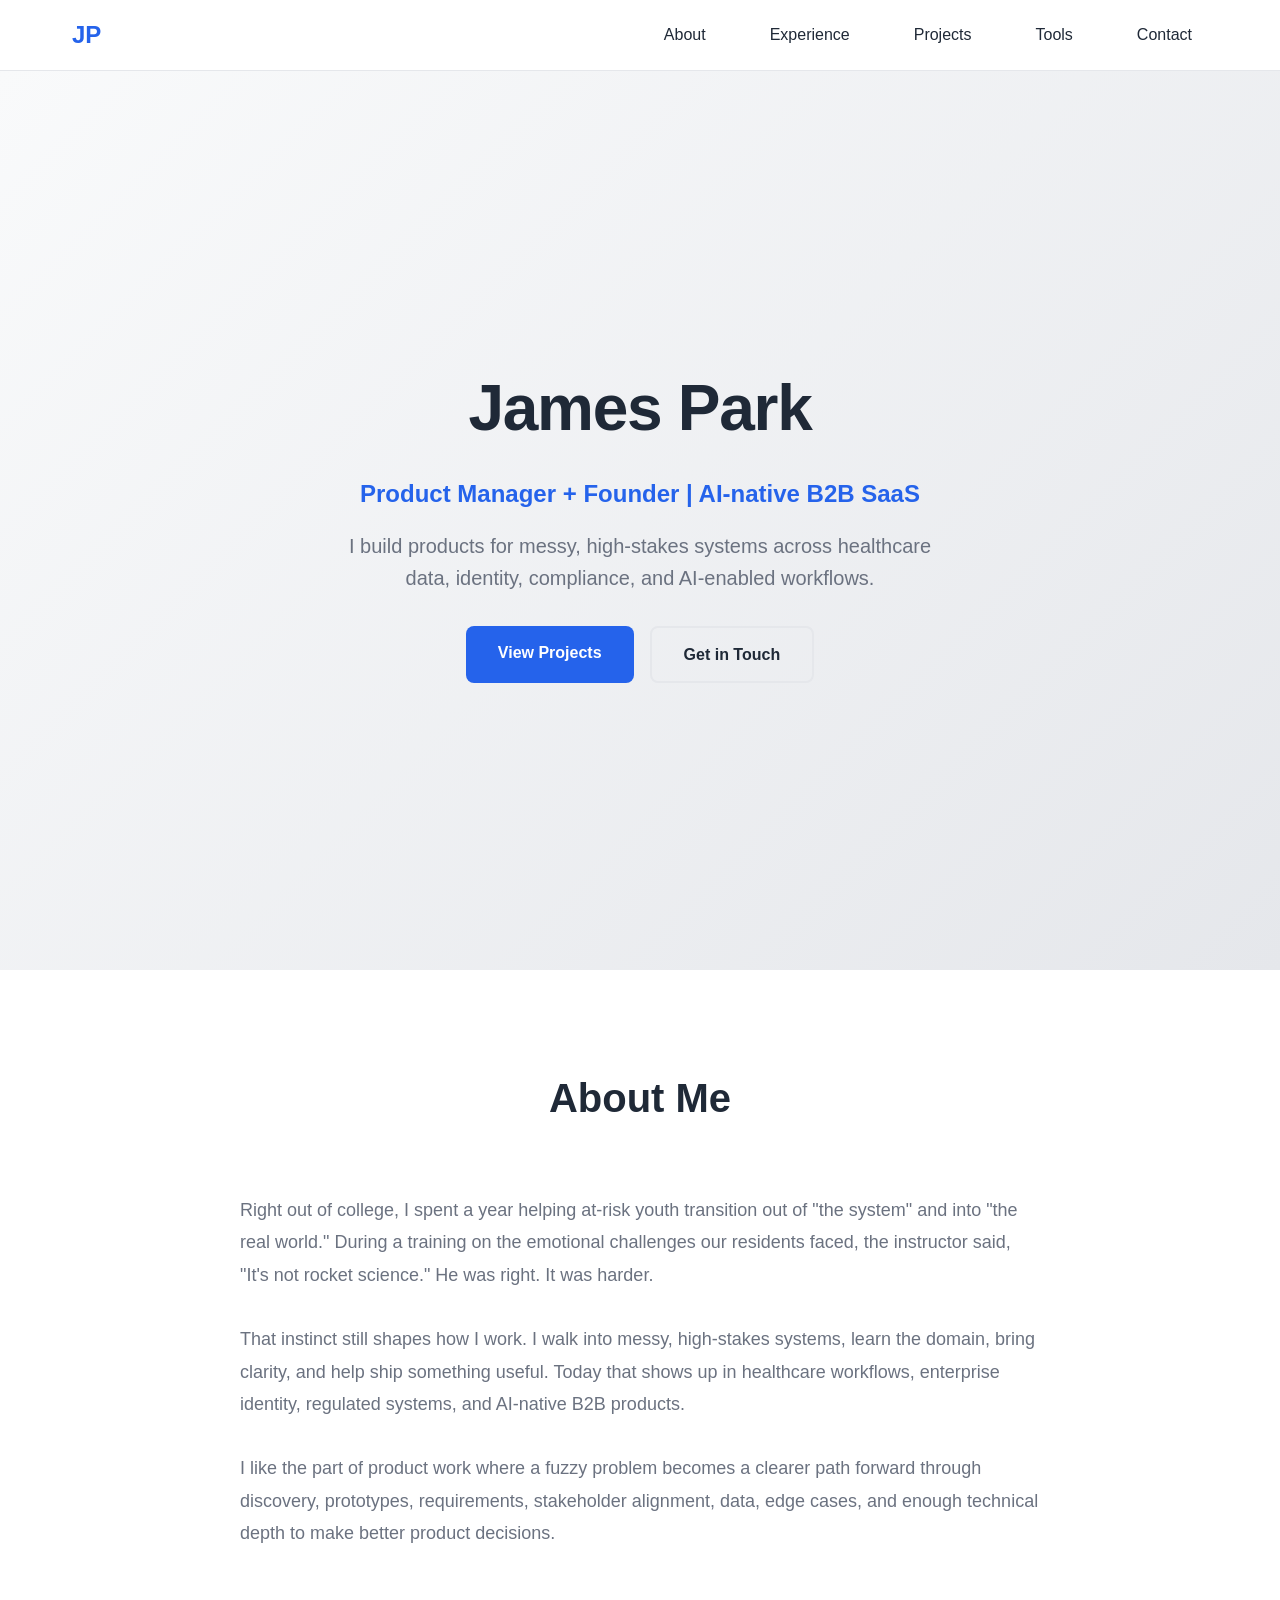
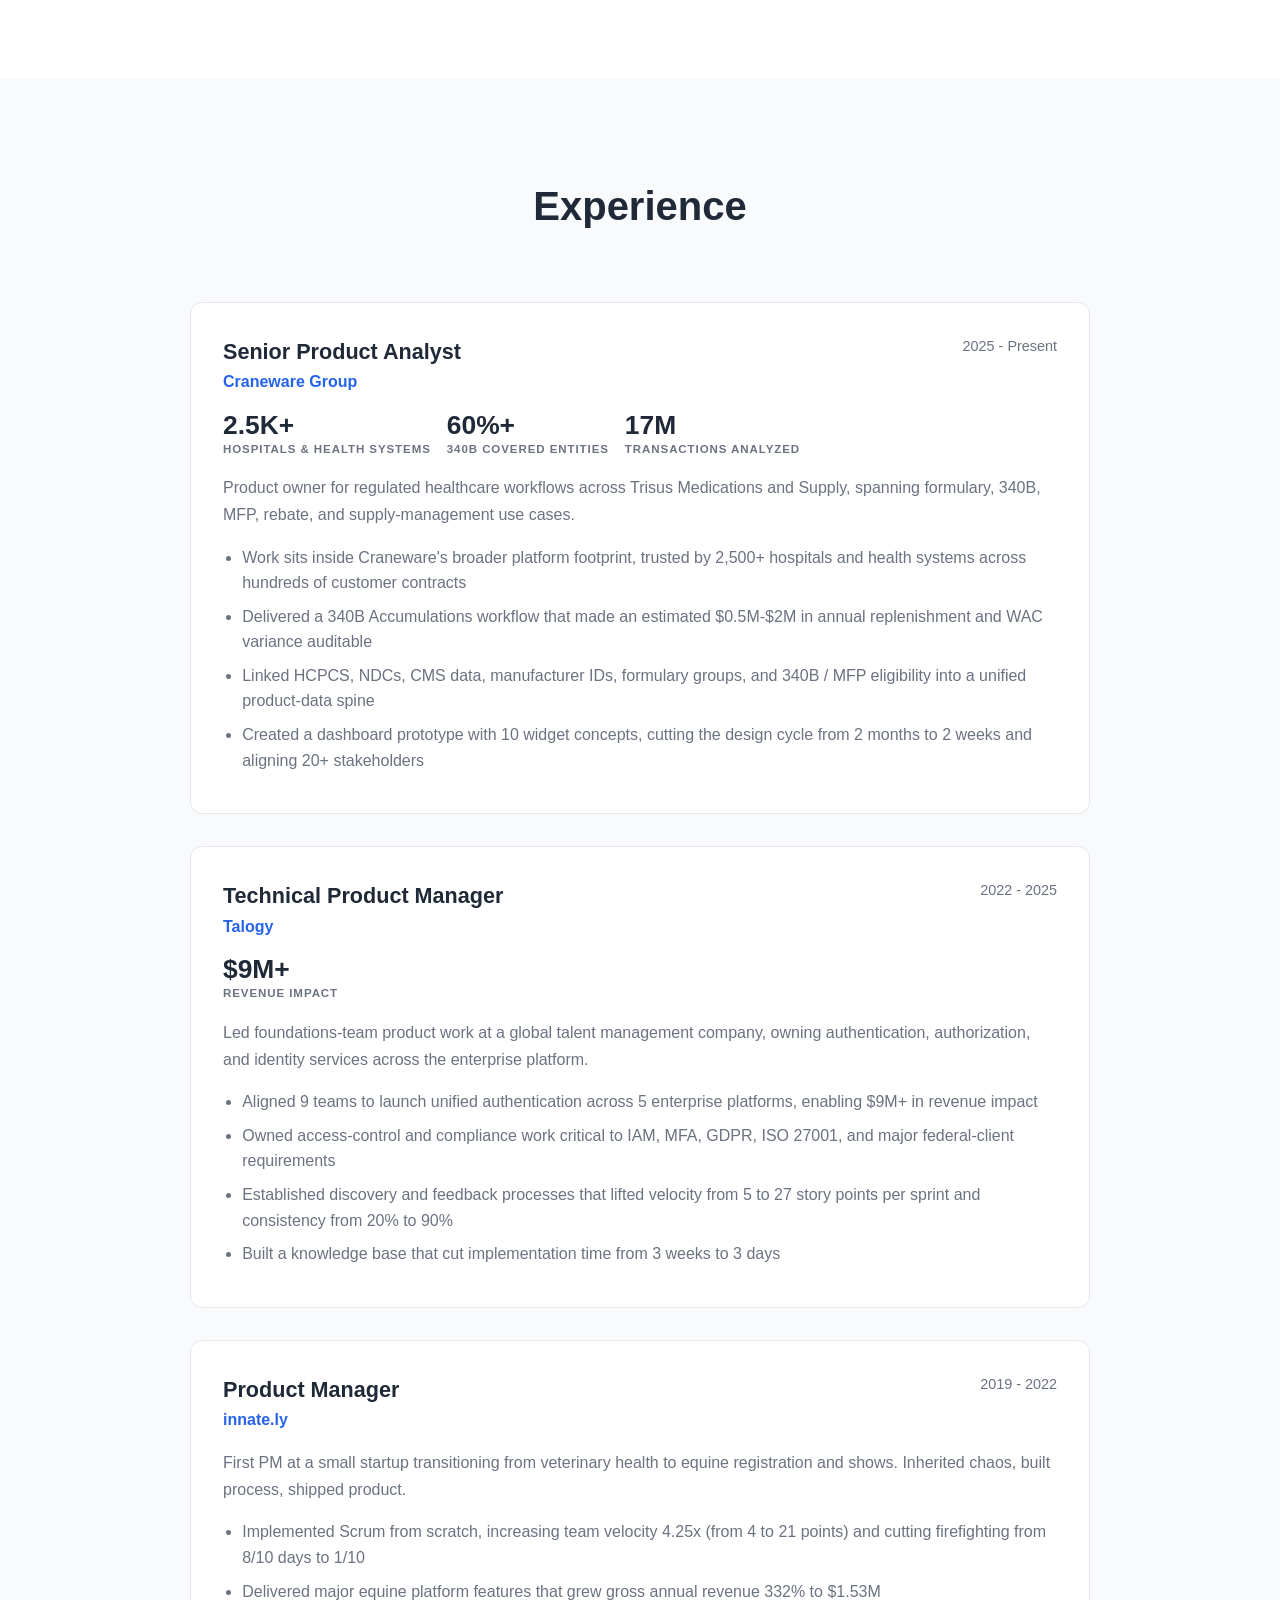
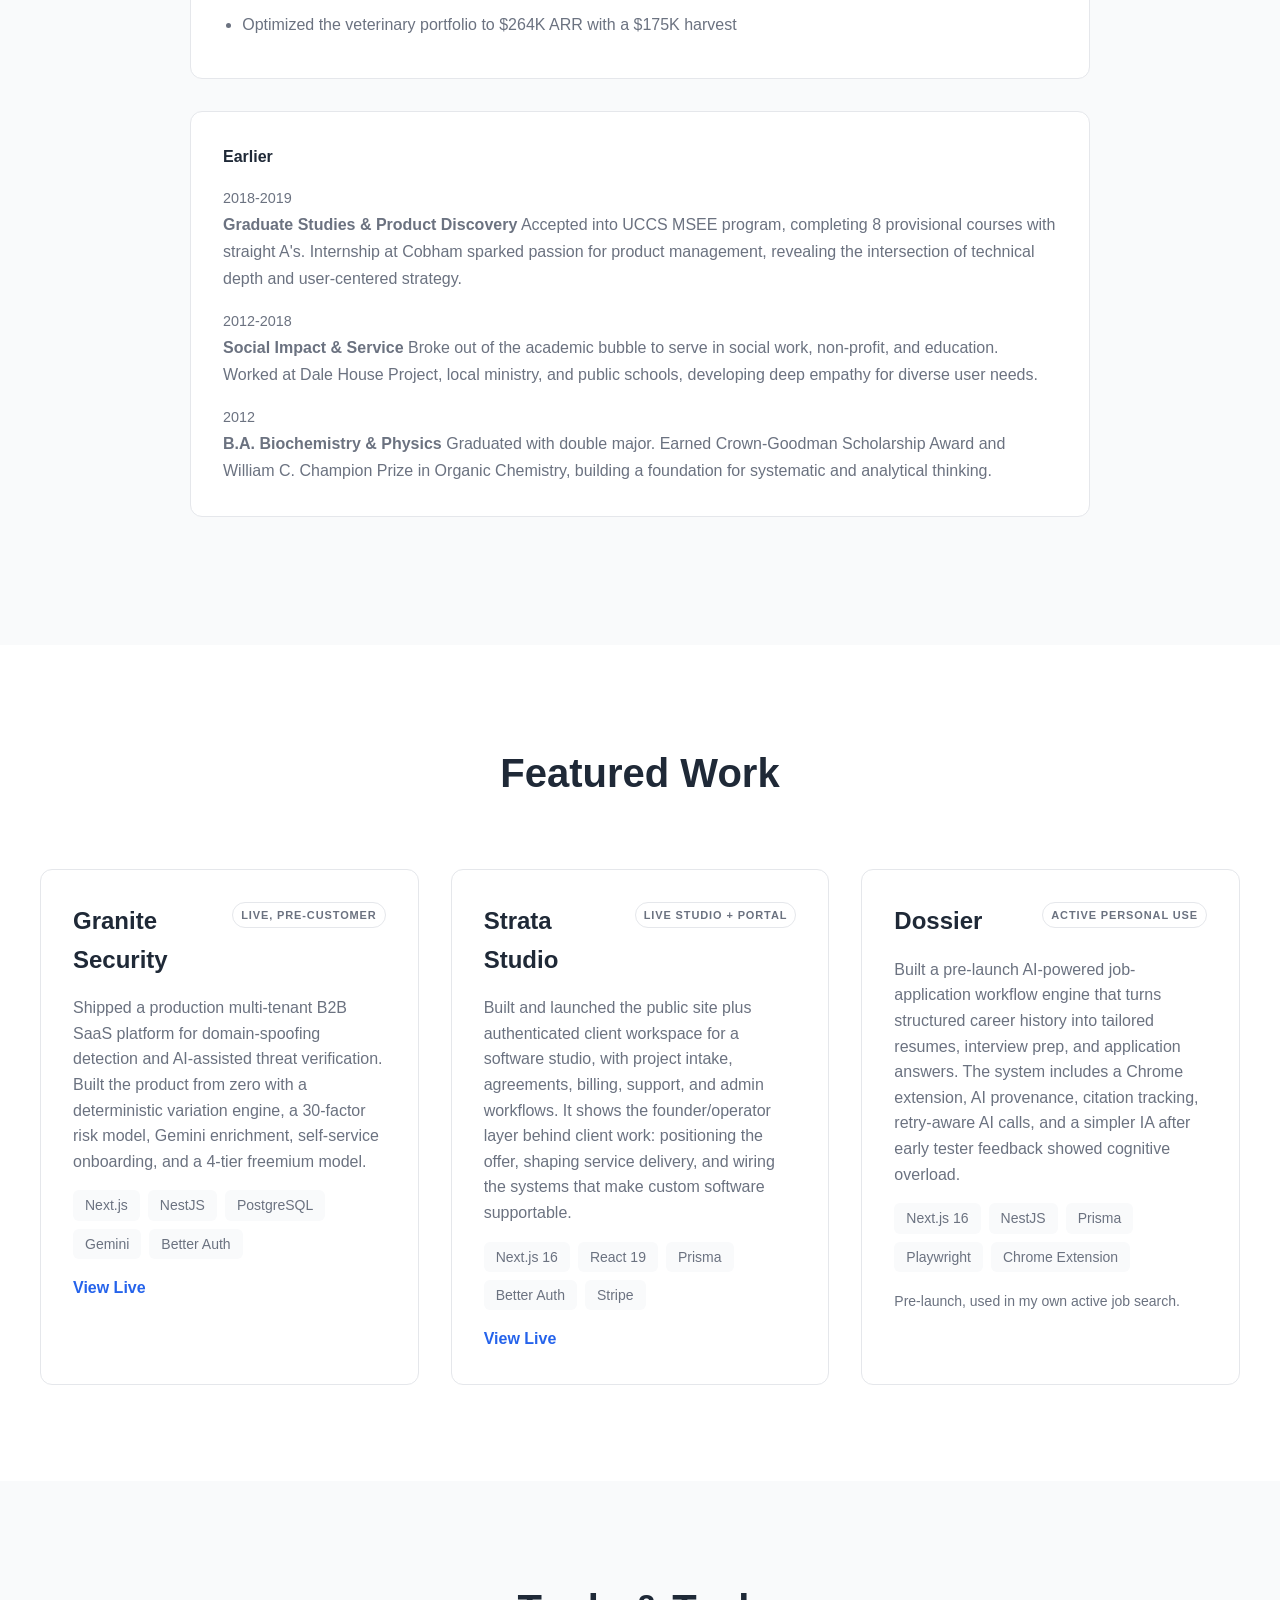
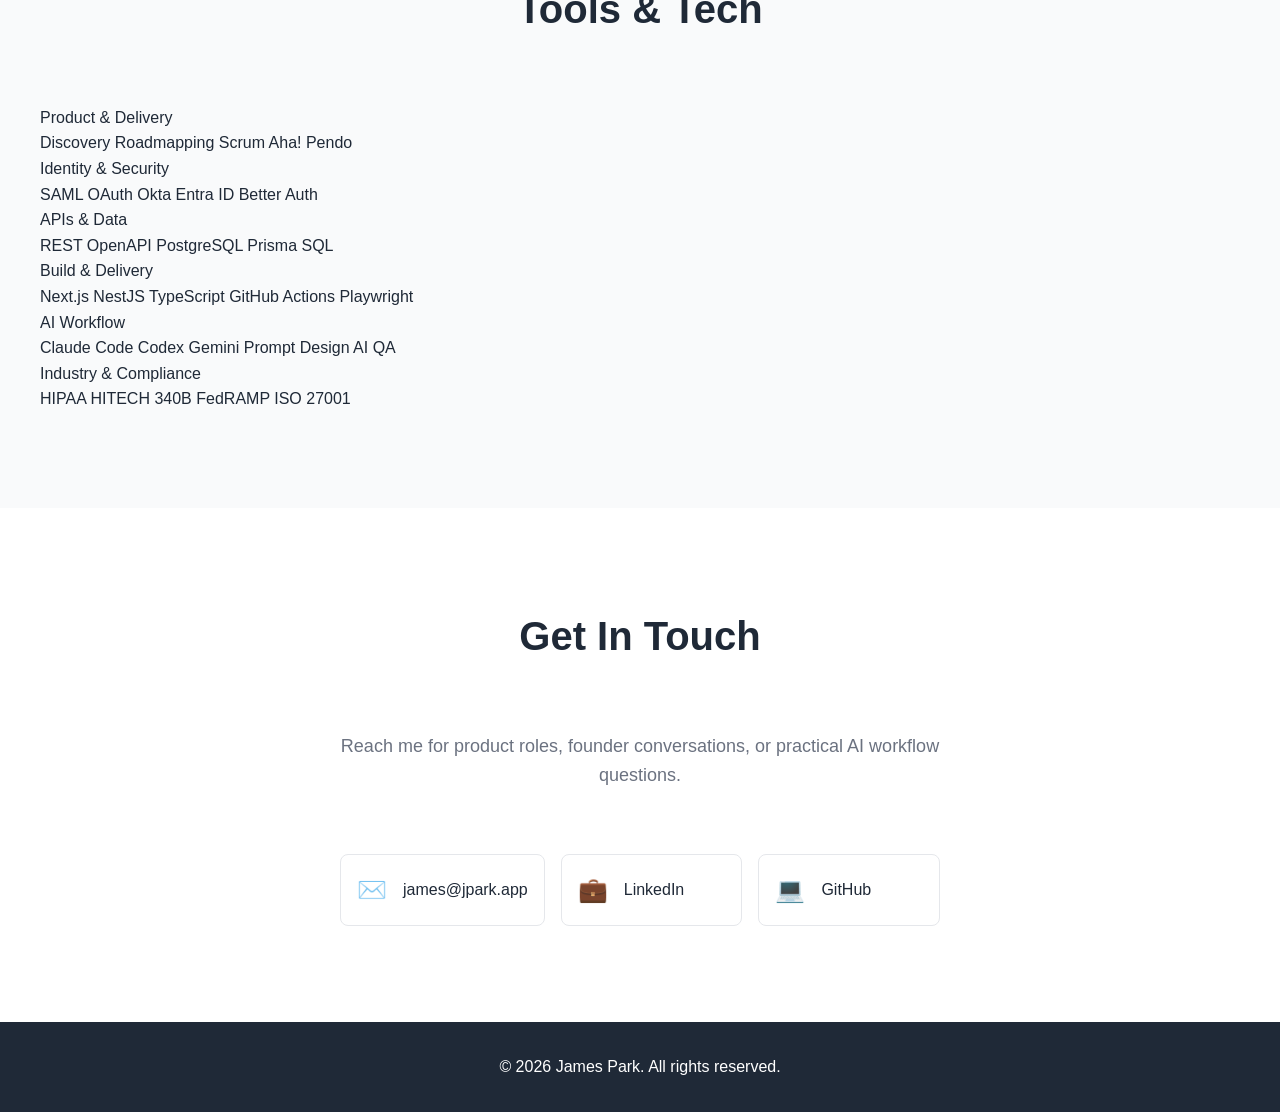
==== commit 8ff61275: "feat: add Strata Studio to featured work" ====
--- a/classic.html
+++ b/classic.html
@@ -170,8 +170,24 @@
 
                 <div class="project-card">
                     <div class="project-header">
+                        <h3>Strata Studio</h3>
+                        <span class="project-status">Live studio + portal</span>
+                    </div>
+                    <p class="project-description">Built and launched the public site plus authenticated client workspace for a software studio, with project intake, agreements, billing, support, and admin workflows. It shows the founder/operator layer behind client work: positioning the offer, shaping service delivery, and wiring the systems that make custom software supportable.</p>
+                    <div class="project-tech">
+                        <span class="tech-tag">Next.js 16</span>
+                        <span class="tech-tag">React 19</span>
+                        <span class="tech-tag">Prisma</span>
+                        <span class="tech-tag">Better Auth</span>
+                        <span class="tech-tag">Stripe</span>
+                    </div>
+                    <a href="https://stratastudio.dev" target="_blank" rel="noopener noreferrer" class="project-link">View Live</a>
+                </div>
+
+                <div class="project-card">
+                    <div class="project-header">
                         <h3>Dossier</h3>
-                        <span class="project-status">Founder dogfooding</span>
+                        <span class="project-status">Active personal use</span>
                     </div>
                     <p class="project-description">Built a pre-launch AI-powered job-application workflow engine that turns structured career history into tailored resumes, interview prep, and application answers. The system includes a Chrome extension, AI provenance, citation tracking, retry-aware AI calls, and a simpler IA after early tester feedback showed cognitive overload.</p>
                     <div class="project-tech">
